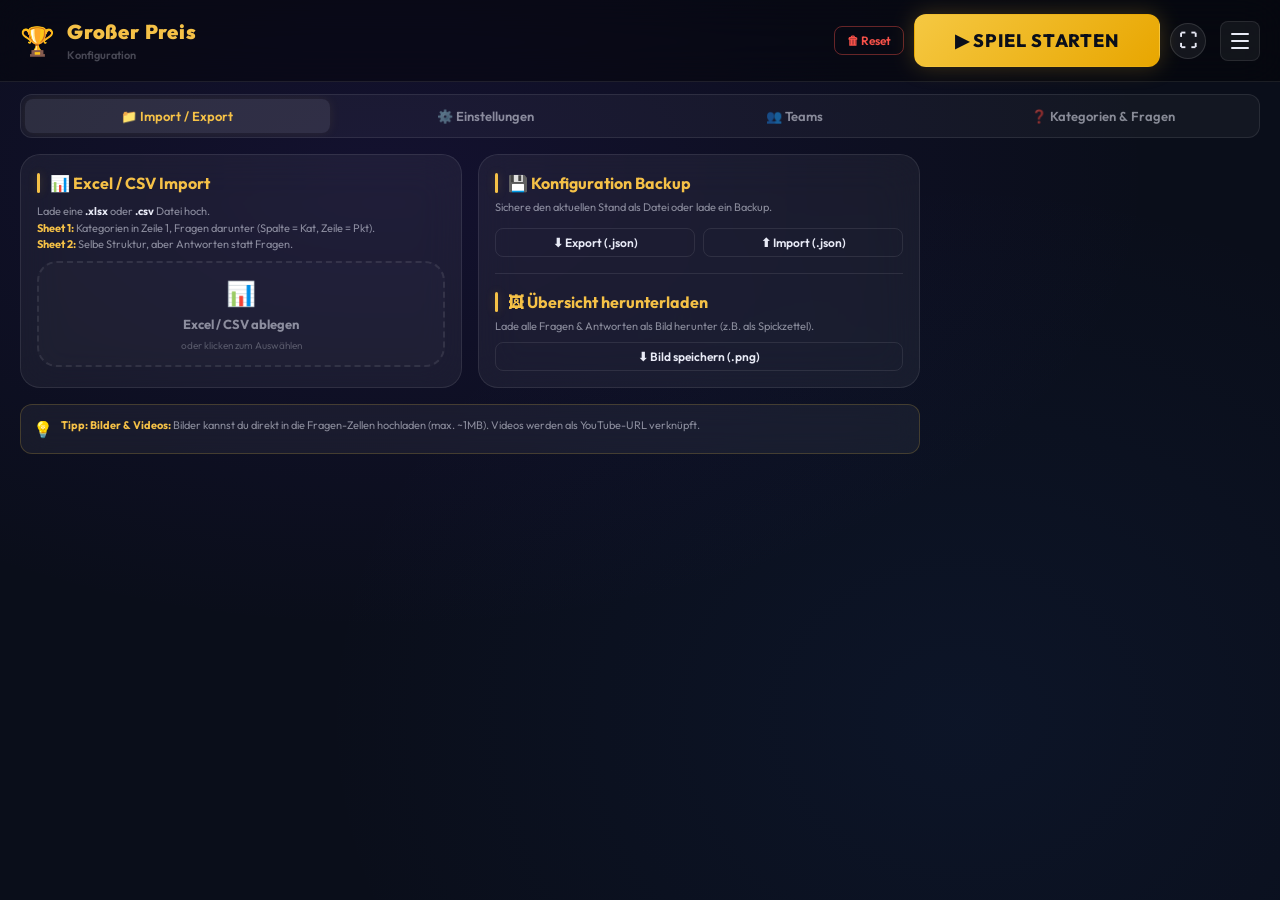
==== index.html @ bb6aeea4 "Fragentypen_überarbeitet" ====
<!DOCTYPE html>
<html lang="de">
<head>
  <meta charset="UTF-8" />
  <meta name="viewport" content="width=device-width, initial-scale=1, user-scalable=no, maximum-scale=1, minimum-scale=1, viewport-fit=cover" />
  <meta name="apple-mobile-web-app-capable" content="yes" />
  <meta name="apple-mobile-web-app-status-bar-style" content="black-translucent" />
  <meta name="theme-color" content="#0a0e1a" />
  <title>Großer Preis – Konfiguration</title>
  <meta name="description" content="Konfiguriere dein Großer-Preis-Quizspiel: Teams, Kategorien, Fragen und Import." />
  <link rel="icon" type="image/png" href="GrosserPreis.png" />
  <link rel="apple-touch-icon" href="GrosserPreis.png" />
  <link rel="stylesheet" href="css/style.css?v=1.5" />
  <!-- FOUC-Schutz -->
  <script>
    try {
      const cfg = JSON.parse(localStorage.getItem('gp_config') || '{}');
    } catch(e) {}
  </script>
</head>
<body>
<div id="app" style="height:100dvh;display:flex;flex-direction:column;overflow:hidden;">

  <!-- ══ HEADER ══ -->
  <header style="display:flex;align-items:center;justify-content:space-between;padding:14px 20px;border-bottom:1px solid var(--border);background:rgba(0,0,0,0.4);backdrop-filter:blur(20px);flex-shrink:0;">
    <div style="display:flex;align-items:center;gap:12px;">
      <span style="font-size:28px;">🏆</span>
      <div>
        <div style="font-size:20px;font-weight:900;color:var(--gold);letter-spacing:0.04em;" id="headerTitle">Großer Preis</div>
        <div style="font-size:11px;color:var(--text-muted);font-weight:600;">Konfiguration</div>
      </div>
    </div>
    <div style="display:flex;align-items:center;gap:10px;">
      <button class="btn btn-danger btn-sm" id="btnResetAll" title="Alles zurücksetzen">🗑 Reset</button>
      <button class="btn btn-primary btn-start" id="btnStart">▶ SPIEL STARTEN</button>
      <button class="btn btn-icon btn-sm" id="btnFullscreen" title="Vollbildmodus" style="width:36px;height:36px;font-size:18px;background:rgba(255,255,255,0.06);border-color:rgba(255,255,255,0.12);display:flex;align-items:center;justify-content:center;margin-right:4px;">⛶</button>
      <button class="hamburger" id="hamburgerBtn" title="Einstellungen" aria-label="Einstellungen öffnen">
        <span></span><span></span><span></span>
      </button>
    </div>
  </header>

  <!-- ══ TABS ══ -->
  <div style="padding:12px 20px 0;flex-shrink:0;">
    <div class="tabs" role="tablist">
      <button class="tab active" data-tab="import" role="tab">📁 Import / Export</button>
      <button class="tab" data-tab="settings" role="tab">⚙️ Einstellungen</button>
      <button class="tab" data-tab="teams" role="tab">👥 Teams</button>
      <button class="tab" data-tab="questions" role="tab">❓ Kategorien & Fragen</button>
    </div>
  </div>

  <!-- ══ TAB-INHALTE ══ -->
  <div style="flex:1;overflow-y:auto;padding:16px 20px 24px;">

    <!-- ─── TAB: EINSTELLUNGEN ─── -->
    <div class="tab-pane" id="tab-settings">
      <div class="glass" style="padding:24px;max-width:680px;">
        <div class="section-title">Spieleinstellungen</div>
        <div style="display:flex;flex-direction:column;gap:18px;">

          <div class="form-group">
            <label class="form-label" for="inputGameName">Spielname</label>
            <input type="text" id="inputGameName" placeholder="z.B. Firmen-Quiz 2025" />
          </div>

          <div class="form-group">
            <label class="form-label" for="inputPointSteps">Punkteschritte (kommagetrennt)</label>
            <input type="text" id="inputPointSteps" placeholder="z.B. 100,80,60,40,20" />
            <div class="text-xs text-muted mt-6">Die Werte werden als Zeilen auf dem Spielfeld angezeigt.</div>
          </div>

          <div class="form-group">
            <label class="form-label" for="inputTimer">Timer pro Frage (Sekunden, 0 = kein Timer)</label>
            <input type="number" id="inputTimer" min="0" max="600" placeholder="0" style="max-width:160px;" />
          </div>

          <div class="divider"></div>

          <label class="toggle-wrap">
            <div class="toggle"><input type="checkbox" id="chkNegative" /><span class="toggle-slider"></span></div>
            <label for="chkNegative">Minuspunkte erlaubt (bei falscher Antwort)</label>
          </label>

          <div class="mt-8">
            <button class="btn btn-primary" id="btnSaveSettings" style="animation:none;">💾 Einstellungen speichern</button>
            <span id="saveSettingsHint" class="text-xs text-green mt-8" style="display:none;margin-left:10px;">✓ Gespeichert</span>
          </div>
        </div>
      </div>
    </div><!-- /tab-settings -->

    <!-- ─── TAB: TEAMS ─── -->
    <div class="tab-pane" id="tab-teams">
      <div class="glass" style="padding:24px;max-width:680px;">
        <div class="section-title">Teams konfigurieren</div>
        <div id="teamList" style="display:flex;flex-direction:column;gap:10px;margin-bottom:16px;"></div>
        <button class="btn btn-green" id="btnAddTeam">+ Team hinzufügen</button>
        <div class="text-xs text-muted mt-12">
          Das <strong style="color:var(--gold);">markierte Team</strong> (🚀) startet das Spiel.
          Während des Spiels kann über das ☰ Menü jederzeit geändert werden, wer dran ist.
        </div>
      </div>
    </div><!-- /tab-teams -->

    <!-- ─── TAB: KATEGORIEN & FRAGEN ─── -->
    <div class="tab-pane" id="tab-questions">
      <div style="margin-bottom:16px;display:flex;align-items:center;justify-content:space-between;flex-wrap:wrap;gap:10px;">
        <div class="section-title" style="margin-bottom:0;">Kategorien &amp; Fragen <span class="text-muted text-sm" id="catCountLabel"></span></div>
        <div style="display:flex;gap:8px;flex-wrap:wrap;">
          <button class="btn btn-sm" id="btnResetQuestions">🗑 Fragen zurücksetzen</button>
        </div>
      </div>

      <div class="text-xs text-muted mb-12">
        Klicke auf eine <strong style="color:var(--text);">Kategorie-Überschrift</strong> zum Umbenennen · Klicke auf eine <strong style="color:var(--text);">Zelle</strong> zum Bearbeiten der Frage
        <span style="color:var(--green);">●</span> = ausgefüllt &nbsp;
        <span style="color:var(--gold);">⭐</span> = Joker
      </div>

      <div class="q-grid-wrapper">
        <div class="q-grid" id="questionGrid"></div>
      </div>
    </div><!-- /tab-questions -->

    <!-- ─── TAB: IMPORT / EXPORT ─── -->
    <div class="tab-pane active" id="tab-import">
      <div style="display:grid;grid-template-columns:repeat(auto-fit,minmax(320px,1fr));gap:16px;max-width:900px;">

        <!-- Excel -->
        <div class="glass" style="padding:16px;">
          <div class="section-title" style="font-size:16px;margin-bottom:8px;">📊 Excel / CSV Import</div>
          <p class="text-xs text-dim mb-8">
            Lade eine <strong style="color:var(--text);">.xlsx</strong> oder <strong style="color:var(--text);">.csv</strong> Datei hoch.<br>
            <strong style="color:var(--gold);">Sheet 1:</strong> Kategorien in Zeile 1, Fragen darunter (Spalte = Kat, Zeile = Pkt).<br>
            <strong style="color:var(--gold);">Sheet 2:</strong> Selbe Struktur, aber Antworten statt Fragen.
          </p>
          <div class="drop-zone" id="excelDropZone" style="padding:12px;min-height:90px;">
            <div class="drop-zone-icon" style="font-size:24px;margin-bottom:4px;">📊</div>
            <div class="drop-zone-text" style="font-size:13px;font-weight:700;">Excel / CSV ablegen</div>
            <div class="drop-zone-sub" style="font-size:10px;">oder klicken zum Auswählen</div>
            <input type="file" id="excelFileInput" accept=".xlsx,.xls,.csv" style="display:none;" />
          </div>
          <div id="excelPreview" class="mt-8" style="display:none;"></div>
        </div>

        <!-- JSON & Image Actions -->
        <div class="glass" style="padding:16px;display:flex;flex-direction:column;gap:12px;">
          <div>
            <div class="section-title" style="font-size:16px;margin-bottom:4px;">💾 Konfiguration Backup</div>
            <p class="text-xs text-dim">Sichere den aktuellen Stand als Datei oder lade ein Backup.</p>
          </div>
          <div style="display:flex;gap:8px;flex-wrap:wrap;">
            <button class="btn btn-sm" id="btnExportJSON" style="flex:1;">⬇ Export (.json)</button>
            <button class="btn btn-sm" id="btnImportJSON" style="flex:1;">⬆ Import (.json)</button>
            <input type="file" id="jsonFileInput" accept=".json" style="display:none;" />
          </div>
          <div class="divider" style="margin:4px 0;"></div>
          <div>
            <div class="section-title" style="font-size:16px;margin-bottom:4px;">🖼 Übersicht herunterladen</div>
            <p class="text-xs text-dim mb-8">Lade alle Fragen &amp; Antworten als Bild herunter (z.B. als Spickzettel).</p>
            <button class="btn btn-sm" id="btnDownloadImage" style="width:100%;">⬇ Bild speichern (.png)</button>
          </div>
        </div>

        <!-- Tipp -->
        <div class="glass-sm" style="padding:12px;border-color:rgba(245,200,66,0.2);grid-column: 1 / -1;margin:0;">
          <div style="display:flex;gap:8px;align-items:flex-start;">
            <span style="font-size:16px;">💡</span>
            <div class="text-xs text-dim">
              <strong style="color:var(--gold);">Tipp: Bilder &amp; Videos:</strong>
              Bilder kannst du direkt in die Fragen-Zellen hochladen (max. ~1MB). Videos werden als YouTube-URL verknüpft.
            </div>
          </div>
        </div>

      </div>
    </div><!-- /tab-import -->

  </div><!-- /tab content area -->
</div><!-- /app -->

<!-- ══ SIDE-PANEL (Hamburger-Menü) ══ -->
<div class="side-overlay" id="sideOverlay"></div>
<div class="side-panel" id="sidePanel">
  <div class="side-panel-header">
    <span class="side-panel-title">⚙️ Schnell-Einstellungen</span>
    <button class="btn btn-icon btn-sm" id="closeSidePanel" title="Schließen">✕</button>
  </div>

  <div style="display:flex;flex-direction:column;gap:18px;">
    <div class="form-group">
      <label class="form-label">Minuspunkte</label>
      <label class="toggle-wrap">
        <div class="toggle"><input type="checkbox" id="sp_chkNegative" /><span class="toggle-slider"></span></div>
        <label for="sp_chkNegative">Erlaubt</label>
      </label>
    </div>
    <div class="divider"></div>
    <button class="btn btn-primary btn-start" id="sp_btnStart" style="width:100%;animation:none;">▶ SPIEL STARTEN</button>
    <button class="btn btn-danger" id="sp_btnReset" style="width:100%;">🗑 Alles zurücksetzen</button>
  </div>
</div>

<!-- ══ MODAL: FRAGE BEARBEITEN ══ -->
<div class="modal-overlay" id="questionModal" role="dialog" aria-modal="true" aria-labelledby="qModalTitle">
  <div class="modal" style="width:min(760px,96vw);">
    <div class="modal-header">
      <span class="modal-title" id="qModalTitle">Frage bearbeiten</span>
      <div style="display:flex;gap:8px;align-items:center;">
        <!-- Fragetyp-Auswahl -->
        <div style="display:flex;align-items:center;gap:8px;">
          <label style="font-size:11px;font-weight:700;color:var(--text-dim);text-transform:uppercase;letter-spacing:0.09em;white-space:nowrap;">Typ:</label>
          <select id="qModalType" style="width:auto;font-size:13px;padding:5px 8px;">
            <option value="normal">❓ Normal</option>
            <option value="joker">⭐ Joker</option>
            <option value="multiple_choice">🔘 Multiple Choice</option>
            <option value="estimate">🎯 Schätzfrage</option>
            <option value="list">📋 Liste</option>
          </select>
        </div>
        <button class="btn btn-icon btn-sm" id="closeQModal" title="Schließen">✕</button>
      </div>
    </div>

    <!-- Joker-Info (keine Tabs nötig) -->
    <div id="qJokerInfo" style="display:none;
      background:rgba(245,200,66,0.08);border:1px solid var(--gold-dim);
      border-radius:var(--radius);padding:20px;text-align:center;margin-bottom:16px;">
      <div style="font-size:32px;margin-bottom:10px;">⭐</div>
      <div style="font-size:16px;font-weight:700;color:var(--gold);margin-bottom:6px;">Joker-Feld</div>
      <div style="font-size:13px;color:var(--text-dim);line-height:1.5;">
        Bei einem Joker wird <strong style="color:var(--text);">keine Frage und keine Antwort</strong> angezeigt.<br>
        Stattdessen können Punkte direkt an eine oder mehrere Gruppen vergeben werden.
      </div>
    </div>

    <!-- Tabs (nicht bei Joker) -->
    <div class="modal-tabs" id="qModalTabs">
      <button class="modal-tab active" data-qtab="question">❓ Frage</button>
      <button class="modal-tab" data-qtab="answer" id="qTabAnswerBtn">✅ Antwort / Lösung</button>
    </div>

    <!-- ── FRAGE-TAB ── -->
    <div id="qtab-question" style="display:flex;flex-direction:column;gap:14px;">
      <div class="form-group">
        <label class="form-label">Fragetext</label>
        <textarea id="qTextQuestion" placeholder="Frage eingeben…" style="min-height:90px;"></textarea>
      </div>
      <div class="form-group">
        <label class="form-label">Bilder (mehrere möglich)</label>
        <div class="img-list" id="qImagesQuestion"></div>
      </div>
      <div class="form-group">
        <label class="form-label">Video (YouTube-Link oder direkte URL)</label>
        <input type="url" id="qVideoQuestion" placeholder="https://www.youtube.com/watch?v=..." />
      </div>

      <!-- MC-Optionen im Frage-Tab -->
      <div id="qtab-mc-section" style="display:none;">
        <div class="divider" style="margin:8px 0;"></div>
        <div style="display:flex;align-items:center;justify-content:space-between;margin-bottom:8px;">
          <div class="form-label">🔘 Antwortoptionen <span class="text-xs text-muted" style="text-transform:none;">(✓ = korrekte Antwort)</span></div>
          <button class="btn btn-xs btn-green" id="qMcAddOption">+ Option</button>
        </div>
        <div id="qMcOptions" style="display:flex;flex-direction:column;gap:8px;"></div>
      </div>
    </div>

    <!-- ── ANTWORT-TAB ── -->
    <div id="qtab-answer" style="display:none;flex-direction:column;gap:14px;">

      <!-- Normal / Standard Antwort -->
      <div id="qAnswerStandard">
        <div class="form-group">
          <label class="form-label">Antworttext</label>
          <textarea id="qTextAnswer" placeholder="Antwort eingeben…" style="min-height:90px;"></textarea>
        </div>
        <div class="form-group">
          <label class="form-label">Bilder (mehrere möglich)</label>
          <div class="img-list" id="qImagesAnswer"></div>
        </div>
        <div class="form-group">
          <label class="form-label">Video (YouTube-Link oder direkte URL)</label>
          <input type="url" id="qVideoAnswer" placeholder="https://www.youtube.com/watch?v=..." />
        </div>
      </div>

      <!-- Schätzfrage: Zielwert -->
      <div id="qtab-estimate-section" style="display:none;">
        <div class="divider" style="margin:4px 0 12px;"></div>
        <div class="form-group">
          <label class="form-label">🎯 Korrekter Schätzwert (Zahl)</label>
          <input type="number" id="qEstimateTarget" placeholder="z.B. 1969 (Mondlandung)" style="max-width:220px;" />
          <div class="text-xs text-muted mt-6">Die Gruppe mit der nächsten Schätzung gewinnt die Punkte automatisch.</div>
        </div>
      </div>

      <!-- Liste: Unterpunkte -->
      <div id="qtab-list-section" style="display:none;">
        <div class="divider" style="margin:4px 0 12px;"></div>
        <div style="display:flex;align-items:center;justify-content:space-between;margin-bottom:8px;">
          <div class="form-label">📋 Listenpunkte <span class="text-xs text-muted" style="text-transform:none;">(werden im Spiel einzeln aufgedeckt)</span></div>
          <button class="btn btn-xs btn-green" id="qListAddItem">+ Punkt</button>
        </div>
        <div id="qListItems" style="display:flex;flex-direction:column;gap:8px;"></div>
      </div>
    </div>

    <div style="display:flex;gap:10px;justify-content:flex-end;margin-top:20px;border-top:1px solid var(--border);padding-top:20px;">
      <button class="btn" id="cancelQModal">Abbrechen</button>
      <button class="btn btn-primary" id="saveQModal" style="animation:none;">💾 Speichern</button>
    </div>
  </div>
</div>

<!-- ══ MODAL: KATEGORIENNAME BEARBEITEN ══ -->
<div class="modal-overlay" id="catNameModal" role="dialog" aria-modal="true">
  <div class="modal" style="width:min(440px,96vw);">
    <div class="modal-header">
      <span class="modal-title">Kategorie bearbeiten</span>
      <button class="btn btn-icon btn-sm" id="closeCatModal">✕</button>
    </div>
    <div class="form-group mb-16">
      <label class="form-label">Kategoriename</label>
      <input type="text" id="catNameInput" placeholder="z.B. Sport, Kultur, Natur…" />
    </div>
    <div style="display:flex;gap:10px;justify-content:space-between;">
      <button class="btn btn-danger btn-sm" id="deleteCatBtn">🗑 Kategorie löschen</button>
      <div style="display:flex;gap:8px;">
        <button class="btn" id="cancelCatModal">Abbrechen</button>
        <button class="btn btn-primary" id="saveCatModal" style="animation:none;">💾 Speichern</button>
      </div>
    </div>
  </div>
</div>

<!-- ══ BESTÄTIGUNGS-MODAL (Reset) ══ -->
<div class="modal-overlay" id="confirmModal" role="dialog" aria-modal="true">
  <div class="modal" style="width:min(420px,96vw);">
    <div class="modal-header">
      <span class="modal-title" id="confirmTitle">Bist du sicher?</span>
    </div>
    <p class="text-dim mb-20" id="confirmText"></p>
    <div style="display:flex;gap:10px;justify-content:flex-end;">
      <button class="btn" id="confirmCancel">Abbrechen</button>
      <button class="btn btn-danger" id="confirmOk">Ja, löschen</button>
    </div>
  </div>
</div>

<!-- ══ TOAST ══ -->
<div id="toast" style="
  position:fixed;bottom:24px;left:50%;transform:translateX(-50%) translateY(60px);
  background:#1e2a3a;border:1px solid var(--border);border-radius:var(--radius-sm);
  padding:10px 20px;font-size:14px;font-weight:600;
  opacity:0;transition:all 0.3s;pointer-events:none;z-index:2000;
  white-space:nowrap;
"></div>

<script src="js/storage.js"></script>
<script src="js/config.js"></script>
</body>
</html>
---- css/style.css ----
/* =============================================
   FONTS & RESET
   ============================================= */
@import url('https://fonts.googleapis.com/css2?family=Outfit:wght@300;400;600;700;900&display=swap');

*, *::before, *::after {
  box-sizing: border-box;
  margin: 0;
  padding: 0;
}

:root {
  /* Hintergrund */
  --bg:           #0a0e1a;
  --bg-2:         #111827;
  --bg-card:      rgba(255,255,255,0.05);
  --bg-card-h:    rgba(255,255,255,0.09);
  --bg-input:     rgba(255,255,255,0.07);
  --bg-panel:     #131927;

  /* Text */
  --text:         #e8eaf6;
  --text-dim:     rgba(232,234,246,0.55);
  --text-muted:   rgba(232,234,246,0.28);

  /* Akzente */
  --gold:      hsl(42,90%,62%);
  --gold-dim:  hsl(42,60%,40%);
  --gold-glow: hsl(42,80%,55%,0.25);
  --blue:         #4d8af0;
  --blue-glow:    rgba(77,138,240,0.3);
  --green:        #3fb950;
  --red:          #f85149;

  /* Rahmen */
  --border:       rgba(255,255,255,0.09);
  --border-h:     rgba(255,255,255,0.2);

  /* Kategorie-Farben */
  --c0: #e63946;
  --c1: #2ec4b6;
  --c2: #4895ef;
  --c3: #f9c74f;
  --c4: #9b5de5;
  --c5: #06d6a0;
  --c6: #f77f00;
  --c7: #ff85a1;

  /* Layout */
  --radius:    12px;
  --radius-lg: 20px;
  --radius-sm:  8px;
  --radius-xs:  5px;
}

html {
  height: 100%;
  -webkit-tap-highlight-color: transparent;
  touch-action: manipulation;
}

body {
  height: 100dvh;
  overflow: hidden;
  font-family: 'Outfit', system-ui, sans-serif;
  background:
    radial-gradient(ellipse 60% 50% at 30% 20%, rgba(88,40,200,0.12) 0%, transparent 100%),
    radial-gradient(ellipse 50% 60% at 75% 80%, rgba(40,100,200,0.08) 0%, transparent 100%),
    var(--bg);
  color: var(--text);
  line-height: 1.5;
}

/* =============================================
   SCROLLBARS
   ============================================= */
::-webkit-scrollbar { width: 4px; height: 4px; }
::-webkit-scrollbar-track { background: transparent; }
::-webkit-scrollbar-thumb { background: var(--gold-dim); border-radius: 2px; }
::-webkit-scrollbar-thumb:hover { background: var(--gold); }

/* =============================================
   GLAS-KARTEN
   ============================================= */
.glass {
  background: var(--bg-card);
  border: 1px solid var(--border);
  border-radius: var(--radius-lg);
  backdrop-filter: blur(20px);
  -webkit-backdrop-filter: blur(20px);
}
.glass-sm {
  background: var(--bg-card);
  border: 1px solid var(--border);
  border-radius: var(--radius);
  backdrop-filter: blur(12px);
  -webkit-backdrop-filter: blur(12px);
}

/* =============================================
   BUTTONS
   ============================================= */
.btn {
  display: inline-flex;
  align-items: center;
  justify-content: center;
  gap: 7px;
  padding: 10px 20px;
  border: 1px solid var(--border);
  border-radius: var(--radius-sm);
  background: transparent;
  color: var(--text);
  font-family: 'Outfit', sans-serif;
  font-size: 14px;
  font-weight: 600;
  cursor: pointer;
  transition: all 0.2s ease;
  white-space: nowrap;
  text-decoration: none;
  -webkit-user-select: none; user-select: none;
}
.btn:hover {
  background: var(--bg-card-h);
  border-color: var(--border-h);
  transform: translateY(-1px);
}
.btn:active { transform: translateY(0); }

.btn-primary {
  background: linear-gradient(135deg, #f5c842, #e8a600);
  border-color: transparent;
  color: #0a0e1a;
  font-weight: 800;
  box-shadow: 0 0 22px var(--gold-glow);
}
.btn-primary:hover {
  background: linear-gradient(135deg, #ffd60a, #f5c842);
  box-shadow: 0 0 36px rgba(245,200,66,0.4);
  transform: translateY(-2px);
  color: #0a0e1a;
}

.btn-danger {
  border-color: rgba(248,81,73,0.4);
  color: var(--red);
}
.btn-danger:hover {
  background: rgba(248,81,73,0.1);
  border-color: var(--red);
}

.btn-green {
  border-color: rgba(63,185,80,0.4);
  color: var(--green);
}
.btn-green:hover {
  background: rgba(63,185,80,0.1);
  border-color: var(--green);
}

.btn-sm { padding: 6px 12px; font-size: 12px; }
.btn-xs { padding: 4px 8px; font-size: 11px; border-radius: var(--radius-xs); }
.btn-icon {
  padding: 0;
  width: 36px; height: 36px;
  border-radius: 50%;
}
.btn-icon-sm {
  padding: 0;
  width: 28px; height: 28px;
  border-radius: 50%;
  font-size: 13px;
}

/* Pulsierender Start-Button */
@keyframes gold-pulse {
  0%, 100% { box-shadow: 0 0 22px var(--gold-glow); }
  50%       { box-shadow: 0 0 44px rgba(245,200,66,0.5), 0 0 80px rgba(245,200,66,0.2); }
}
.btn-start {
  font-size: 18px;
  padding: 14px 40px;
  border-radius: var(--radius);
  letter-spacing: 0.05em;
  animation: gold-pulse 2.5s ease-in-out infinite;
}

/* =============================================
   EINGABEN
   ============================================= */
input[type="text"],
input[type="number"],
input[type="url"],
select,
textarea {
  font-family: 'Outfit', sans-serif;
  font-size: 16px;
  color: var(--text);
  background: var(--bg-input);
  border: 1px solid var(--border);
  border-radius: var(--radius-sm);
  padding: 10px 14px;
  transition: border-color 0.2s, box-shadow 0.2s;
  width: 100%;
  outline: none;
  -webkit-appearance: none;
}
input[type="text"]:focus,
input[type="number"]:focus,
input[type="url"]:focus,
select:focus,
textarea:focus {
  border-color: var(--blue);
  box-shadow: 0 0 0 3px var(--blue-glow);
}
input::placeholder, textarea::placeholder { color: var(--text-muted); }
select option { background: #1a1f2e; color: var(--text); }
textarea { resize: vertical; min-height: 80px; }
input[type="color"] {
  padding: 2px;
  width: 44px; height: 36px;
  cursor: pointer;
  border-radius: var(--radius-xs);
}

/* Toggle-Schalter */
.toggle-wrap {
  display: flex;
  align-items: center;
  gap: 12px;
  cursor: pointer;
  -webkit-user-select: none; user-select: none;
}
.toggle-wrap label { cursor: pointer; font-size: 14px; font-weight: 600; }
.toggle { position: relative; width: 44px; height: 24px; flex-shrink: 0; }
.toggle input { opacity: 0; width: 0; height: 0; position: absolute; }
.toggle-slider {
  position: absolute; inset: 0;
  background: rgba(255,255,255,0.1);
  border: 1px solid var(--border);
  border-radius: 12px;
  transition: all 0.3s ease;
}
.toggle-slider::before {
  content: '';
  position: absolute;
  width: 18px; height: 18px;
  left: 2px; top: 2px;
  background: var(--text-dim);
  border-radius: 50%;
  transition: all 0.3s ease;
}
.toggle input:checked + .toggle-slider {
  background: rgba(245,200,66,0.2);
  border-color: var(--gold);
}
.toggle input:checked + .toggle-slider::before {
  transform: translateX(20px);
  background: var(--gold);
  box-shadow: 0 0 8px var(--gold-glow);
}

/* Form-Gruppen */
.form-group { display: flex; flex-direction: column; gap: 6px; }
.form-label {
  font-size: 11px;
  font-weight: 700;
  color: var(--text-dim);
  text-transform: uppercase;
  letter-spacing: 0.09em;
}
.form-row { display: flex; gap: 12px; align-items: flex-end; }
.form-row > * { flex: 1; }

/* =============================================
   ABSCHNITTS-TITEL
   ============================================= */
.section-title {
  font-size: 17px;
  font-weight: 700;
  color: var(--gold);
  margin-bottom: 16px;
  display: flex;
  align-items: center;
  gap: 10px;
}
.section-title::before {
  content: '';
  width: 3px; height: 20px;
  background: var(--gold);
  border-radius: 2px;
  box-shadow: 0 0 8px var(--gold-glow);
}

/* =============================================
   TABS (Config-Seite)
   ============================================= */
.tabs {
  display: flex;
  gap: 4px;
  background: rgba(255,255,255,0.04);
  border: 1px solid var(--border);
  border-radius: var(--radius);
  padding: 4px;
  overflow-x: auto;
  -webkit-overflow-scrolling: touch;
}
.tab {
  flex: 1;
  min-width: max-content;
  padding: 9px 16px;
  border: none;
  border-radius: calc(var(--radius) - 4px);
  background: transparent;
  color: var(--text-dim);
  font-family: 'Outfit', sans-serif;
  font-size: 13px;
  font-weight: 600;
  cursor: pointer;
  transition: all 0.2s ease;
  white-space: nowrap;
  -webkit-user-select: none; user-select: none;
}
.tab.active {
  background: var(--bg-card-h);
  color: var(--gold);
  box-shadow: 0 0 12px rgba(245,200,66,0.08);
}
.tab:hover:not(.active) { color: var(--text); background: rgba(255,255,255,0.04); }
.tab-pane { display: none; }
.tab-pane.active { display: block; }

/* =============================================
   TEAM-KARTEN
   ============================================= */
.team-card {
  display: flex;
  align-items: center;
  gap: 10px;
  padding: 10px 14px;
  background: var(--bg-card);
  border: 1px solid var(--border);
  border-radius: var(--radius);
  transition: border-color 0.2s;
}
.team-card:hover { border-color: var(--border-h); }
.team-name-input { flex: 1; }

/* =============================================
   FRAGEN-GRID (Konfiguration)
   ============================================= */
.q-grid-wrapper { overflow-x: auto; padding-bottom: 8px; }
.q-grid {
  display: grid;
  gap: 6px;
  min-width: max-content;
}
.q-grid-cat-header {
  display: flex;
  flex-direction: column;
  align-items: center;
  justify-content: center;
  padding: 10px 8px;
  border-radius: var(--radius-sm);
  font-size: 13px;
  font-weight: 800;
  text-align: center;
  min-height: 68px;
  min-width: 130px;
  max-width: 160px;
  cursor: pointer;
  transition: all 0.2s;
  position: relative;
  text-transform: uppercase;
  letter-spacing: 0.05em;
  word-break: break-word;
}
.q-grid-cat-header:hover { opacity: 0.85; }
.q-pts-label {
  width: 60px;
  display: flex;
  align-items: center;
  justify-content: center;
  font-size: 19px;
  font-weight: 900;
  color: var(--gold);
  text-shadow: 0 0 10px var(--gold-glow);
  flex-shrink: 0;
}
.q-grid-cell {
  display: flex;
  align-items: center;
  justify-content: center;
  min-height: 60px;
  min-width: 130px;
  max-width: 160px;
  border: 1px solid var(--border);
  border-radius: var(--radius-sm);
  cursor: pointer;
  transition: all 0.2s;
  flex-direction: column;
  gap: 3px;
  font-size: 12px;
  font-weight: 600;
  background: var(--bg-card);
  padding: 8px;
  text-align: center;
  position: relative;
}
.q-grid-cell:hover { background: var(--bg-card-h); border-color: var(--border-h); transform: scale(1.03); }
.q-grid-cell.has-content { border-color: rgba(63,185,80,0.45); }
.q-grid-cell.is-joker    { border-color: var(--gold);  box-shadow: 0 0 10px var(--gold-glow); }
.q-grid-cell.is-estimate { border-color: #4895ef;       box-shadow: 0 0 8px rgba(72,149,239,0.25); }
.q-grid-cell.is-mc       { border-color: #9b5de5;       box-shadow: 0 0 8px rgba(155,93,229,0.25); }
.q-cell-icons { position: absolute; top: 4px; right: 5px; display: flex; gap: 3px; font-size: 10px; }
.q-cell-preview { font-size: 10px; color: var(--text-dim); max-width: 100%; overflow: hidden; text-overflow: ellipsis; white-space: nowrap; }
.add-cat-btn {
  display: flex;
  align-items: center;
  justify-content: center;
  min-height: 68px;
  min-width: 130px;
  border: 2px dashed var(--border);
  border-radius: var(--radius-sm);
  cursor: pointer;
  color: var(--text-muted);
  font-size: 24px;
  transition: all 0.2s;
}
.add-cat-btn:hover { border-color: var(--gold); color: var(--gold); }

/* =============================================
   DRAG & DROP ZONE
   ============================================= */
.drop-zone {
  border: 2px dashed var(--border);
  border-radius: var(--radius-lg);
  padding: 36px 24px;
  text-align: center;
  cursor: pointer;
  transition: all 0.2s;
  background: rgba(255,255,255,0.02);
}
.drop-zone:hover, .drop-zone.drag-over {
  border-color: var(--gold);
  background: rgba(245,200,66,0.04);
  box-shadow: 0 0 24px var(--gold-glow);
}
.drop-zone-icon { font-size: 44px; margin-bottom: 10px; }
.drop-zone-text { font-size: 15px; font-weight: 600; color: var(--text-dim); }
.drop-zone-sub { font-size: 12px; color: var(--text-muted); margin-top: 4px; }

/* =============================================
   MODAL
   ============================================= */
.modal-overlay {
  position: fixed; inset: 0;
  background: rgba(0,0,0,0.75);
  backdrop-filter: blur(8px);
  -webkit-backdrop-filter: blur(8px);
  z-index: 1000;
  display: flex; align-items: center; justify-content: center;
  opacity: 0; pointer-events: none;
  transition: opacity 0.3s;
}
.modal-overlay.active { opacity: 1; pointer-events: all; }
.modal {
  background: var(--bg-panel);
  border: 1px solid var(--border);
  border-radius: var(--radius-lg);
  padding: 28px;
  width: min(720px, 96vw);
  max-height: 90dvh;
  overflow-y: auto;
  transform: scale(0.92) translateY(16px);
  transition: transform 0.3s;
}
.modal-overlay.active .modal { transform: scale(1) translateY(0); }
.modal-header {
  display: flex; align-items: center; justify-content: space-between;
  margin-bottom: 20px;
}
.modal-title { font-size: 18px; font-weight: 700; color: var(--gold); }
.modal-tabs {
  display: flex; gap: 4px;
  background: rgba(255,255,255,0.04);
  border: 1px solid var(--border);
  border-radius: var(--radius-sm);
  padding: 3px;
  margin-bottom: 18px;
}
.modal-tab {
  flex: 1; padding: 7px 12px;
  border: none; border-radius: calc(var(--radius-sm) - 2px);
  background: transparent; color: var(--text-dim);
  font-family: 'Outfit', sans-serif; font-size: 13px; font-weight: 600;
  cursor: pointer; transition: all 0.2s;
}
.modal-tab.active { background: var(--bg-card-h); color: var(--gold); }

/* Bilder-Upload Bereich */
.img-list { display: flex; flex-wrap: wrap; gap: 8px; margin-top: 8px; }
.img-thumb {
  position: relative; width: 80px; height: 60px;
  border-radius: var(--radius-xs);
  border: 1px solid var(--border);
  overflow: hidden;
  cursor: pointer;
}
.img-thumb img { width: 100%; height: 100%; object-fit: cover; }
.img-thumb-del {
  position: absolute; top: 2px; right: 2px;
  background: rgba(248,81,73,0.85); color: white;
  border: none; border-radius: 50%;
  width: 18px; height: 18px; font-size: 10px;
  cursor: pointer; display: flex; align-items: center; justify-content: center;
  opacity: 0; transition: opacity 0.2s;
}
.img-thumb:hover .img-thumb-del { opacity: 1; }
.img-add {
  width: 80px; height: 60px;
  border: 2px dashed var(--border);
  border-radius: var(--radius-xs);
  display: flex; align-items: center; justify-content: center;
  font-size: 20px; color: var(--text-muted);
  cursor: pointer; transition: all 0.2s;
}
.img-add:hover { border-color: var(--gold); color: var(--gold); }

/* =============================================
   HAMBURGER & SIDE PANEL
   ============================================= */
.hamburger {
  width: 40px; height: 40px;
  display: flex; flex-direction: column;
  justify-content: center; align-items: center;
  gap: 5px; cursor: pointer;
  border: 1px solid var(--border);
  border-radius: var(--radius-sm);
  background: var(--bg-card);
  transition: all 0.2s;
  -webkit-user-select: none; user-select: none;
}
.hamburger span { width: 18px; height: 2px; background: var(--text); border-radius: 1px; transition: all 0.3s; }
.hamburger:hover { border-color: var(--gold); box-shadow: 0 0 12px var(--gold-glow); }

.side-overlay {
  position: fixed; inset: 0;
  background: rgba(0,0,0,0.5);
  z-index: 800; opacity: 0; pointer-events: none; transition: opacity 0.3s;
}
.side-overlay.active { opacity: 1; pointer-events: all; }

.side-panel {
  position: fixed; top: 0; right: -380px;
  width: 360px; max-width: 96vw; height: 100dvh;
  background: var(--bg-panel);
  border-left: 1px solid var(--border);
  z-index: 810;
  padding: 24px 20px;
  overflow-y: auto;
  transition: right 0.3s ease;
}
.side-panel.open { right: 0; box-shadow: -24px 0 60px rgba(0,0,0,0.6); }
.side-panel-header {
  display: flex; align-items: center; justify-content: space-between;
  margin-bottom: 24px;
}
.side-panel-title { font-size: 16px; font-weight: 700; color: var(--gold); }

/* =============================================
   SPIELFELD (game.html)
   ============================================= */
.game-page {
  height: 100dvh;
  display: flex;
  flex-direction: column;
  overflow: hidden;
}
.game-page,
.question-overlay,
.history-modal,
.side-panel {
  user-select: none;
  -webkit-user-select: none;
  -moz-user-select: none;
  -ms-user-select: none;
}
.game-page input,
.game-page textarea,
.side-panel input,
.side-panel textarea {
  user-select: text;
  -webkit-user-select: text;
  -moz-user-select: text;
  -ms-user-select: text;
}

/* Score-Leiste */
.score-bar {
  display: flex;
  align-items: center;
  gap: 10px;
  padding: 10px 16px;
  background: rgba(0,0,0,0.5);
  border-bottom: 1px solid var(--border);
  backdrop-filter: blur(20px);
  flex-shrink: 0;
  overflow-x: auto;
}
.game-title-bar {
  font-size: 16px; font-weight: 800;
  color: var(--gold);
  letter-spacing: 0.08em;
  margin-right: 8px;
  white-space: nowrap;
  flex-shrink: 0;
}
.score-card {
  display: flex; flex-direction: column; align-items: center;
  padding: 6px 14px;
  border-radius: var(--radius-sm);
  border: 1px solid var(--border);
  cursor: pointer; transition: all 0.2s;
  min-width: 90px; flex-shrink: 0;
}
.score-card:hover { transform: translateY(-2px); box-shadow: 0 4px 18px rgba(0,0,0,0.3); }
.score-team-name { font-size: 11px; font-weight: 700; color: var(--text-dim); text-transform: uppercase; letter-spacing: 0.06em; }
.score-value { font-size: 26px; font-weight: 900; line-height: 1.1; }

/* Spielfeld */
.board-wrap {
  flex: 1;
  padding: 12px;
  overflow: auto;
  display: flex;
  align-items: stretch;
}
.game-board {
  display: grid;
  gap: 8px;
  flex: 1;
}
.game-cat-header {
  display: flex; align-items: center; justify-content: center;
  border-radius: var(--radius);
  font-weight: 800; text-align: center; padding: 10px 8px;
  text-transform: uppercase; letter-spacing: 0.05em;
  font-size: clamp(12px, 1.5vw, 18px);
  line-height: 1.2;
  border: 2px solid rgba(255,255,255,0.12);
  word-break: break-word;
}
.game-cell {
  display: flex; align-items: center; justify-content: center;
  border-radius: var(--radius);
  cursor: pointer; transition: all 0.2s;
  font-weight: 900;
  font-size: clamp(20px, 3vw, 44px);
  text-align: center; position: relative;
  border: 2px solid transparent;
  overflow: hidden;
  text-shadow: 0 2px 8px rgba(0,0,0,0.5);
  min-height: 60px;
  outline: none;
}
.game-cell::after {
  content: '';
  position: absolute; inset: 0;
  background: linear-gradient(135deg, rgba(255,255,255,0.12) 0%, transparent 60%);
  opacity: 0; transition: opacity 0.2s;
}
.game-cell:hover::after { opacity: 1; }
.game-cell:hover,
.game-cell.focused {
  transform: scale(1.08);
  box-shadow: 0 12px 40px rgba(0,0,0,0.6);
  z-index: 5;
}
.game-cell.answered { opacity: 0.18; cursor: default; pointer-events: none; }
.game-cell.is-joker { border-color: var(--gold); }
.game-cell.is-joker::before {
  content: '⭐';
  position: absolute; top: 4px; right: 6px;
  font-size: 14px; z-index: 1;
  filter: drop-shadow(0 0 4px var(--gold));
}

/* Fragen-Overlay */
.question-overlay {
  position: fixed; inset: 0; z-index: 500;
  display: flex; flex-direction: column;
  align-items: center; justify-content: center;
  background: #080c18;
  opacity: 0; pointer-events: none; transition: opacity 0.3s;
  padding: 24px;
  text-align: center;
  overflow-y: auto;
  cursor: pointer;
}
.question-overlay.active { opacity: 1; pointer-events: all; }

.q-cat-label {
  font-size: 13px; font-weight: 700;
  text-transform: uppercase; letter-spacing: 0.15em;
  color: var(--text-dim); margin-bottom: 6px;
}
.q-pts-big {
  font-size: clamp(36px, 8vw, 80px);
  font-weight: 900; color: var(--gold);
  text-shadow: 0 0 40px var(--gold-glow);
  line-height: 1; margin-bottom: 20px;
}
.q-joker-badge {
  display: inline-flex; align-items: center; gap: 6px;
  padding: 4px 14px;
  background: rgba(245,200,66,0.15);
  border: 1px solid var(--gold);
  border-radius: 20px;
  font-size: 13px; font-weight: 700;
  color: var(--gold); margin-bottom: 16px;
}
.q-text {
  font-size: clamp(22px, 4vw, 56px);
  font-weight: 700; line-height: 1.3;
  max-width: 880px; margin: 0 auto 20px;
}
.q-media {
  display: flex; gap: 14px; flex-wrap: wrap;
  justify-content: center; max-width: 960px;
  margin: 0 auto 20px;
}
.q-media img {
  max-height: 280px; max-width: min(420px, 90vw);
  border-radius: var(--radius); object-fit: contain;
  border: 1px solid var(--border);
}
.q-media iframe,
.q-media video {
  width: min(640px, 90vw); height: 360px;
  border-radius: var(--radius); border: 1px solid var(--border);
}
.q-hint {
  font-size: 14px; color: var(--text-muted);
  margin-top: 12px;
  animation: blink-hint 2s ease-in-out infinite;
}
@keyframes blink-hint {
  0%,100% { opacity: 0.4; } 50% { opacity: 0.9; }
}

/* Antwort-Bereich */
.answer-block {
  border-top: 1px solid var(--border);
  padding-top: 24px; margin-top: 8px;
  display: flex; flex-direction: column; align-items: center; gap: 14px;
  width: 100%;
}
.answer-label {
  font-size: 12px; font-weight: 700; text-transform: uppercase;
  letter-spacing: 0.12em; color: var(--text-dim);
}
.answer-text {
  font-size: clamp(20px, 3.5vw, 44px);
  font-weight: 800; color: var(--gold);
  text-shadow: 0 0 24px var(--gold-glow);
  max-width: 880px; line-height: 1.3;
}
.spielleiter-blur { filter: blur(12px); transition: filter 0.4s; cursor: pointer; }
.spielleiter-blur.revealed { filter: none; }
.spielleiter-hint {
  font-size: 13px; color: var(--text-dim);
  border: 1px solid var(--border);
  border-radius: 20px; padding: 4px 14px;
}

/* Punkte-Vergabe */
.award-panel {
  width: min(680px, 96vw);
  background: rgba(255,255,255,0.04);
  border: 1px solid var(--border);
  border-radius: var(--radius-lg);
  padding: 24px;
  cursor: default;
  margin-top: 8px;
}
.award-title {
  font-size: 14px; font-weight: 700; text-transform: uppercase;
  letter-spacing: 0.1em; color: var(--text-dim); margin-bottom: 14px; text-align: center;
}
.award-grid {
  display: grid;
  grid-template-columns: repeat(auto-fill, minmax(130px, 1fr));
  gap: 10px; margin-bottom: 16px;
}
.award-btn {
  display: flex; flex-direction: column; align-items: center; gap: 6px;
  padding: 14px 10px;
  border: 2px solid var(--border); border-radius: var(--radius);
  background: transparent; font-family: 'Outfit', sans-serif; color: var(--text);
  cursor: pointer; transition: all 0.2s;
}
.award-btn:hover { background: rgba(255,255,255,0.06); }
.award-btn.selected {
  background: rgba(255,255,255,0.1);
  box-shadow: 0 0 18px currentColor;
}
.award-btn .a-name { font-size: 13px; font-weight: 700; }
.award-btn .a-score { font-size: 22px; font-weight: 900; }
.award-negative { margin-bottom: 12px; }
.award-actions { display: flex; gap: 10px; justify-content: center; flex-wrap: wrap; }

/* Verlaufs-Modal */
.history-modal {
  position: fixed; inset: 0; z-index: 600;
  display: flex; align-items: center; justify-content: center;
  background: rgba(0,0,0,0.8); backdrop-filter: blur(8px);
  opacity: 0; pointer-events: none; transition: opacity 0.3s;
}
.history-modal.active { opacity: 1; pointer-events: all; }
.history-box {
  background: var(--bg-panel); border: 1px solid var(--border);
  border-radius: var(--radius-lg); padding: 28px;
  width: min(600px, 96vw); max-height: 80dvh;
  overflow-y: auto;
  transform: scale(0.92); transition: transform 0.3s;
}
.history-modal.active .history-box { transform: scale(1); }
.history-entry {
  display: flex; align-items: flex-start; gap: 12px;
  padding: 10px 12px; border-radius: var(--radius-sm);
  background: var(--bg-card); border: 1px solid var(--border);
  margin-bottom: 8px;
}
.history-dot { width: 10px; height: 10px; border-radius: 50%; flex-shrink: 0; margin-top: 5px; }
.history-info { flex: 1; min-width: 0; }
.history-pts { font-size: 18px; font-weight: 900; flex-shrink: 0; }

/* =============================================
   ERGEBNIS-SEITE (results.html)
   ============================================= */
.results-page {
  height: 100dvh; overflow-y: auto;
  display: flex; flex-direction: column;
  align-items: center; gap: 28px;
  padding: 36px 24px;
}
.winner-card {
  text-align: center; padding: 36px;
  background: linear-gradient(135deg, rgba(245,200,66,0.14), rgba(245,200,66,0.04));
  border: 2px solid var(--gold);
  border-radius: var(--radius-lg);
  max-width: 600px; width: 100%;
  box-shadow: 0 0 44px var(--gold-glow);
}
.winner-trophy { font-size: 68px; margin-bottom: 14px; }
.winner-label { font-size: 13px; font-weight: 700; text-transform: uppercase; letter-spacing: 0.15em; color: var(--text-dim); }
.winner-name { font-size: clamp(30px, 6vw, 62px); font-weight: 900; color: var(--gold); text-shadow: 0 0 30px var(--gold-glow); }
.winner-score { font-size: 26px; font-weight: 700; color: var(--text-dim); }

.podium-grid {
  display: grid; grid-template-columns: repeat(auto-fill, minmax(180px, 1fr));
  gap: 12px; width: 100%; max-width: 800px;
}
.podium-card {
  text-align: center; padding: 20px;
  background: var(--bg-card); border: 1px solid var(--border);
  border-radius: var(--radius); transition: border-color 0.2s;
}
.podium-rank { font-size: 28px; font-weight: 900; }
.podium-name { font-size: 15px; font-weight: 700; margin-top: 4px; }
.podium-score { font-size: 22px; font-weight: 900; color: var(--text-dim); }

.chart-card {
  background: var(--bg-card); border: 1px solid var(--border);
  border-radius: var(--radius-lg); padding: 24px;
  width: 100%; max-width: 900px;
}
.chart-title { font-size: 15px; font-weight: 700; color: var(--gold); margin-bottom: 16px; }

.log-card {
  background: var(--bg-card); border: 1px solid var(--border);
  border-radius: var(--radius-lg); padding: 24px;
  width: 100%; max-width: 900px;
}

/* =============================================
   ANIMATIONS
   ============================================= */
@keyframes fadeInUp {
  from { opacity: 0; transform: translateY(16px); }
  to   { opacity: 1; transform: translateY(0); }
}
@keyframes fadeIn { from { opacity: 0; } to { opacity: 1; } }

.anim-in { animation: fadeInUp 0.4s ease forwards; }

/* =============================================
   HILFSKLASSEN
   ============================================= */
.flex { display: flex; }
.flex-col { flex-direction: column; }
.items-center { align-items: center; }
.justify-between { justify-content: space-between; }
.justify-center { justify-content: center; }
.wrap { flex-wrap: wrap; }
.gap-6  { gap: 6px; }
.gap-8  { gap: 8px; }
.gap-10 { gap: 10px; }
.gap-12 { gap: 12px; }
.gap-16 { gap: 16px; }
.gap-20 { gap: 20px; }
.gap-24 { gap: 24px; }
.mt-6  { margin-top: 6px; }
.mt-8  { margin-top: 8px; }
.mt-12 { margin-top: 12px; }
.mt-16 { margin-top: 16px; }
.mt-20 { margin-top: 20px; }
.mt-24 { margin-top: 24px; }
.mb-8  { margin-bottom: 8px; }
.mb-12 { margin-bottom: 12px; }
.mb-16 { margin-bottom: 16px; }
.mb-24 { margin-bottom: 24px; }
.w-full { width: 100%; }
.text-center { text-align: center; }
.text-right { text-align: right; }
.font-bold { font-weight: 700; }
.text-gold   { color: var(--gold); }
.text-dim    { color: var(--text-dim); }
.text-muted  { color: var(--text-muted); }
.text-red    { color: var(--red); }
.text-green  { color: var(--green); }
.text-sm { font-size: 13px; }
.text-xs { font-size: 11px; }
.hidden { display: none !important; }
.divider {
  height: 1px; background: var(--border);
  margin: 20px 0;
}

/* =============================================
   RESPONSIVE
   ============================================= */
@media (max-width: 600px) {
  .award-grid { grid-template-columns: repeat(auto-fill, minmax(110px, 1fr)); }
  .score-bar { gap: 7px; padding: 8px 10px; }
  .game-title-bar { font-size: 12px; }
  .board-wrap { padding: 8px; }
}
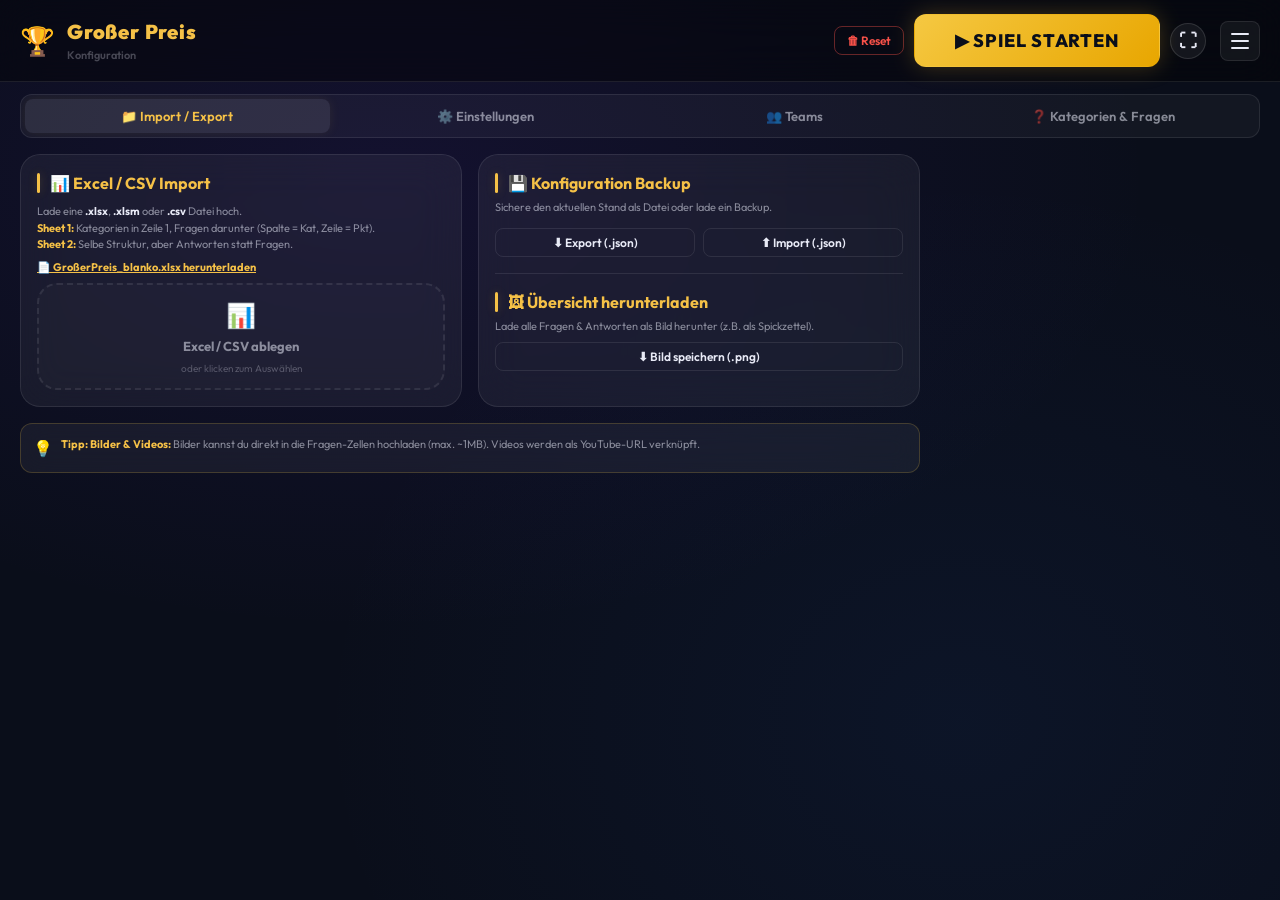
==== commit f6b46f08: "fehlerbehebung, blanko excel" ====
--- a/index.html
+++ b/index.html
@@ -131,15 +131,16 @@
         <div class="glass" style="padding:16px;">
           <div class="section-title" style="font-size:16px;margin-bottom:8px;">📊 Excel / CSV Import</div>
           <p class="text-xs text-dim mb-8">
-            Lade eine <strong style="color:var(--text);">.xlsx</strong> oder <strong style="color:var(--text);">.csv</strong> Datei hoch.<br>
+            Lade eine <strong style="color:var(--text);">.xlsx</strong>, <strong style="color:var(--text);">.xlsm</strong> oder <strong style="color:var(--text);">.csv</strong> Datei hoch.<br>
             <strong style="color:var(--gold);">Sheet 1:</strong> Kategorien in Zeile 1, Fragen darunter (Spalte = Kat, Zeile = Pkt).<br>
-            <strong style="color:var(--gold);">Sheet 2:</strong> Selbe Struktur, aber Antworten statt Fragen.
+            <strong style="color:var(--gold);">Sheet 2:</strong> Selbe Struktur, aber Antworten statt Fragen.<br>
+            <a href="GroßerPreis_blanko.xlsx" download style="color:var(--gold);text-decoration:underline;display:inline-block;margin-top:6px;font-weight:700;">📄 GroßerPreis_blanko.xlsx herunterladen</a>
           </p>
           <div class="drop-zone" id="excelDropZone" style="padding:12px;min-height:90px;">
             <div class="drop-zone-icon" style="font-size:24px;margin-bottom:4px;">📊</div>
             <div class="drop-zone-text" style="font-size:13px;font-weight:700;">Excel / CSV ablegen</div>
             <div class="drop-zone-sub" style="font-size:10px;">oder klicken zum Auswählen</div>
-            <input type="file" id="excelFileInput" accept=".xlsx,.xls,.csv" style="display:none;" />
+            <input type="file" id="excelFileInput" accept=".xlsx,.xlsm,.xls,.csv" style="display:none;" />
           </div>
           <div id="excelPreview" class="mt-8" style="display:none;"></div>
         </div>
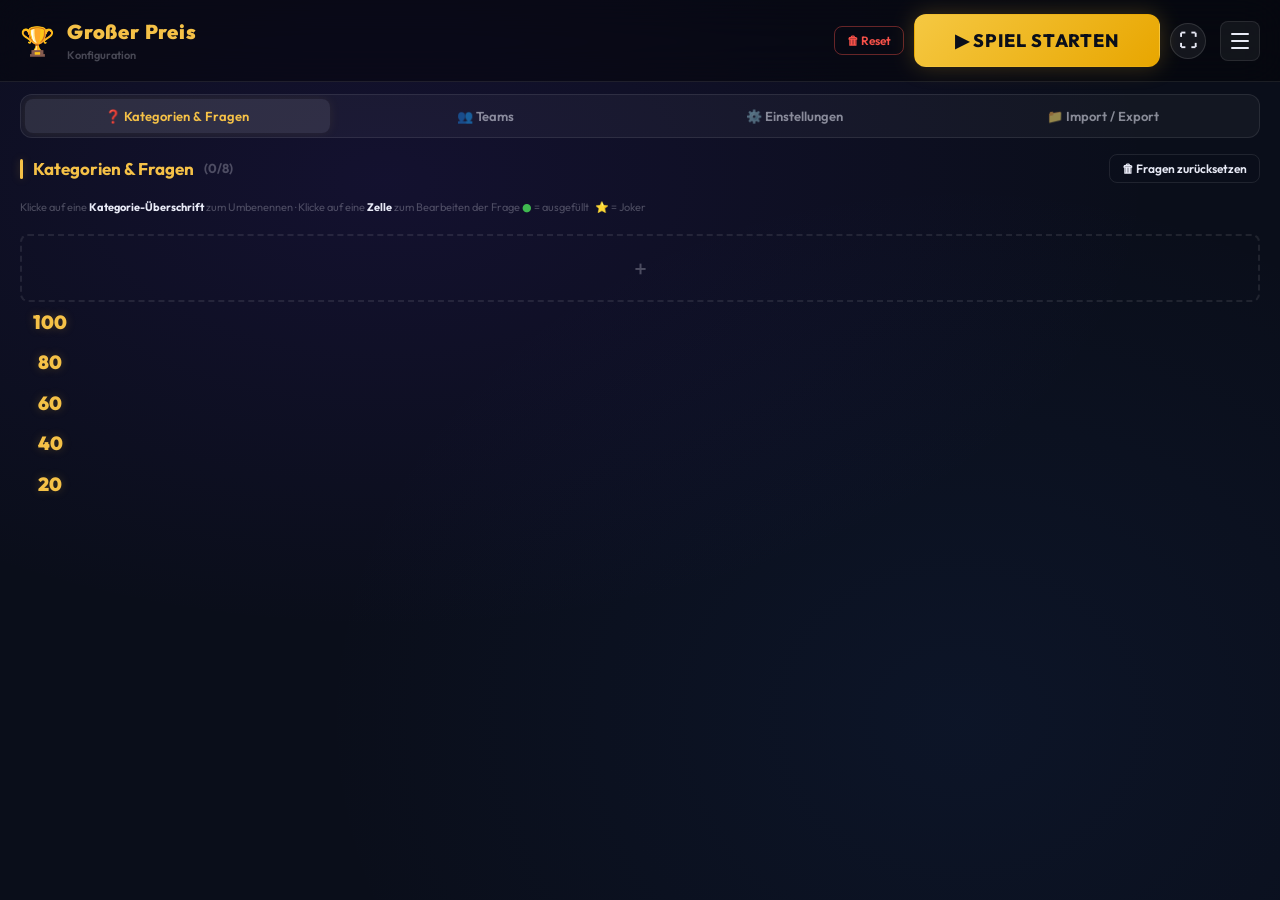
==== commit d82489d0: "anpassungen" ====
--- a/index.html
+++ b/index.html
@@ -43,10 +43,10 @@
   <!-- ══ TABS ══ -->
   <div style="padding:12px 20px 0;flex-shrink:0;">
     <div class="tabs" role="tablist">
-      <button class="tab active" data-tab="import" role="tab">📁 Import / Export</button>
+      <button class="tab active" data-tab="questions" role="tab">❓ Kategorien & Fragen</button>
+      <button class="tab" data-tab="teams" role="tab">👥 Teams</button>
       <button class="tab" data-tab="settings" role="tab">⚙️ Einstellungen</button>
-      <button class="tab" data-tab="teams" role="tab">👥 Teams</button>
-      <button class="tab" data-tab="questions" role="tab">❓ Kategorien & Fragen</button>
+      <button class="tab" data-tab="import" role="tab">📁 Import / Export</button>
     </div>
   </div>
 
@@ -104,7 +104,7 @@
     </div><!-- /tab-teams -->
 
     <!-- ─── TAB: KATEGORIEN & FRAGEN ─── -->
-    <div class="tab-pane" id="tab-questions">
+    <div class="tab-pane active" id="tab-questions">
       <div style="margin-bottom:16px;display:flex;align-items:center;justify-content:space-between;flex-wrap:wrap;gap:10px;">
         <div class="section-title" style="margin-bottom:0;">Kategorien &amp; Fragen <span class="text-muted text-sm" id="catCountLabel"></span></div>
         <div style="display:flex;gap:8px;flex-wrap:wrap;">
@@ -124,7 +124,7 @@
     </div><!-- /tab-questions -->
 
     <!-- ─── TAB: IMPORT / EXPORT ─── -->
-    <div class="tab-pane active" id="tab-import">
+    <div class="tab-pane" id="tab-import">
       <div style="display:grid;grid-template-columns:repeat(auto-fit,minmax(320px,1fr));gap:16px;max-width:900px;">
 
         <!-- Excel -->
@@ -248,13 +248,15 @@
         <label class="form-label">Fragetext</label>
         <textarea id="qTextQuestion" placeholder="Frage eingeben…" style="min-height:90px;"></textarea>
       </div>
-      <div class="form-group">
-        <label class="form-label">Bilder (mehrere möglich)</label>
-        <div class="img-list" id="qImagesQuestion"></div>
-      </div>
-      <div class="form-group">
-        <label class="form-label">Video (YouTube-Link oder direkte URL)</label>
-        <input type="url" id="qVideoQuestion" placeholder="https://www.youtube.com/watch?v=..." />
+      <div id="qMediaQuestionSection" style="display:none;flex-direction:column;gap:14px;margin-top:14px;">
+        <div class="form-group">
+          <label class="form-label">Bilder (mehrere möglich)</label>
+          <div class="img-list" id="qImagesQuestion"></div>
+        </div>
+        <div class="form-group">
+          <label class="form-label">Video (YouTube-Link oder direkte URL)</label>
+          <input type="url" id="qVideoQuestion" placeholder="https://www.youtube.com/watch?v=..." />
+        </div>
       </div>
 
       <!-- MC-Optionen im Frage-Tab -->
@@ -277,13 +279,15 @@
           <label class="form-label">Antworttext</label>
           <textarea id="qTextAnswer" placeholder="Antwort eingeben…" style="min-height:90px;"></textarea>
         </div>
-        <div class="form-group">
-          <label class="form-label">Bilder (mehrere möglich)</label>
-          <div class="img-list" id="qImagesAnswer"></div>
-        </div>
-        <div class="form-group">
-          <label class="form-label">Video (YouTube-Link oder direkte URL)</label>
-          <input type="url" id="qVideoAnswer" placeholder="https://www.youtube.com/watch?v=..." />
+        <div id="qMediaAnswerSection" style="display:none;flex-direction:column;gap:14px;margin-top:14px;">
+          <div class="form-group">
+            <label class="form-label">Bilder (mehrere möglich)</label>
+            <div class="img-list" id="qImagesAnswer"></div>
+          </div>
+          <div class="form-group">
+            <label class="form-label">Video (YouTube-Link oder direkte URL)</label>
+            <input type="url" id="qVideoAnswer" placeholder="https://www.youtube.com/watch?v=..." />
+          </div>
         </div>
       </div>
 
@@ -308,9 +312,20 @@
       </div>
     </div>
 
-    <div style="display:flex;gap:10px;justify-content:flex-end;margin-top:20px;border-top:1px solid var(--border);padding-top:20px;">
-      <button class="btn" id="cancelQModal">Abbrechen</button>
-      <button class="btn btn-primary" id="saveQModal" style="animation:none;">💾 Speichern</button>
+    <div style="display:flex;gap:10px;justify-content:space-between;align-items:center;margin-top:20px;border-top:1px solid var(--border);padding-top:20px;">
+      <!-- Toggle Schalter für Medien -->
+      <label class="toggle-wrap" id="qMediaToggleWrap" style="margin:0;display:flex;align-items:center;gap:8px;">
+        <div class="toggle">
+          <input type="checkbox" id="chkAddMedia" />
+          <span class="toggle-slider"></span>
+        </div>
+        <span style="font-size:13px;font-weight:700;color:var(--text);">🖼️ Medien hinzufügen</span>
+      </label>
+
+      <div style="display:flex;gap:10px;justify-content:flex-end;">
+        <button class="btn" id="cancelQModal">Abbrechen</button>
+        <button class="btn btn-primary" id="saveQModal" style="animation:none;">💾 Speichern</button>
+      </div>
     </div>
   </div>
 </div>
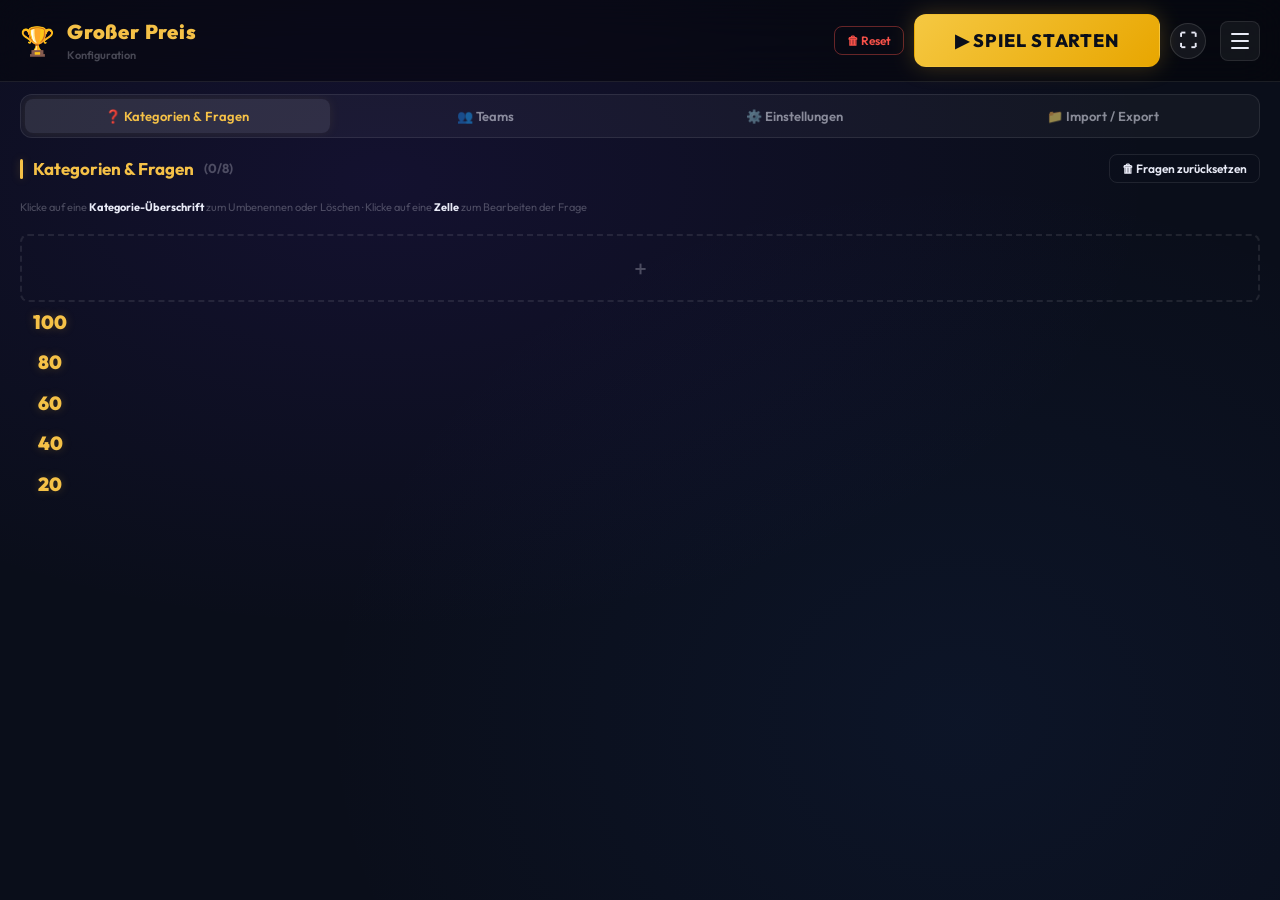
==== commit e37da53c: "schön machen" ====
--- a/index.html
+++ b/index.html
@@ -65,14 +65,31 @@
           </div>
 
           <div class="form-group">
-            <label class="form-label" for="inputPointSteps">Punkteschritte (kommagetrennt)</label>
+            <label class="form-label" for="inputPointSteps">Punkteschritte </label>
             <input type="text" id="inputPointSteps" placeholder="z.B. 100,80,60,40,20" />
-            <div class="text-xs text-muted mt-6">Die Werte werden als Zeilen auf dem Spielfeld angezeigt.</div>
           </div>
 
           <div class="form-group">
-            <label class="form-label" for="inputTimer">Timer pro Frage (Sekunden, 0 = kein Timer)</label>
-            <input type="number" id="inputTimer" min="0" max="600" placeholder="0" style="max-width:160px;" />
+            <label class="form-label" for="inputTimer">Timer pro Frage</label>
+            <select id="inputTimer" style="max-width:200px;">
+              <option value="0">Kein Timer</option>
+              <option value="5">5 Sekunden</option>
+              <option value="10">10 Sekunden</option>
+              <option value="15">15 Sekunden</option>
+              <option value="20">20 Sekunden</option>
+              <option value="25">25 Sekunden</option>
+              <option value="30">30 Sekunden</option>
+              <option value="35">35 Sekunden</option>
+              <option value="40">40 Sekunden</option>
+              <option value="45">45 Sekunden</option>
+              <option value="50">50 Sekunden</option>
+              <option value="55">55 Sekunden</option>
+              <option value="60">60 Sekunden</option>
+              <option value="75">75 Sekunden</option>
+              <option value="90">90 Sekunden</option>
+              <option value="105">105 Sekunden</option>
+              <option value="120">120 Sekunden</option>
+            </select>
           </div>
 
           <div class="divider"></div>
@@ -98,7 +115,6 @@
         <button class="btn btn-green" id="btnAddTeam">+ Team hinzufügen</button>
         <div class="text-xs text-muted mt-12">
           Das <strong style="color:var(--gold);">markierte Team</strong> (🚀) startet das Spiel.
-          Während des Spiels kann über das ☰ Menü jederzeit geändert werden, wer dran ist.
         </div>
       </div>
     </div><!-- /tab-teams -->
@@ -113,9 +129,7 @@
       </div>
 
       <div class="text-xs text-muted mb-12">
-        Klicke auf eine <strong style="color:var(--text);">Kategorie-Überschrift</strong> zum Umbenennen · Klicke auf eine <strong style="color:var(--text);">Zelle</strong> zum Bearbeiten der Frage
-        <span style="color:var(--green);">●</span> = ausgefüllt &nbsp;
-        <span style="color:var(--gold);">⭐</span> = Joker
+        Klicke auf eine <strong style="color:var(--text);">Kategorie-Überschrift</strong> zum Umbenennen oder Löschen · Klicke auf eine <strong style="color:var(--text);">Zelle</strong> zum Bearbeiten der Frage
       </div>
 
       <div class="q-grid-wrapper">
@@ -125,53 +139,55 @@
 
     <!-- ─── TAB: IMPORT / EXPORT ─── -->
     <div class="tab-pane" id="tab-import">
-      <div style="display:grid;grid-template-columns:repeat(auto-fit,minmax(320px,1fr));gap:16px;max-width:900px;">
-
-        <!-- Excel -->
-        <div class="glass" style="padding:16px;">
-          <div class="section-title" style="font-size:16px;margin-bottom:8px;">📊 Excel / CSV Import</div>
-          <p class="text-xs text-dim mb-8">
-            Lade eine <strong style="color:var(--text);">.xlsx</strong>, <strong style="color:var(--text);">.xlsm</strong> oder <strong style="color:var(--text);">.csv</strong> Datei hoch.<br>
-            <strong style="color:var(--gold);">Sheet 1:</strong> Kategorien in Zeile 1, Fragen darunter (Spalte = Kat, Zeile = Pkt).<br>
-            <strong style="color:var(--gold);">Sheet 2:</strong> Selbe Struktur, aber Antworten statt Fragen.<br>
-            <a href="GroßerPreis_blanko.xlsx" download style="color:var(--gold);text-decoration:underline;display:inline-block;margin-top:6px;font-weight:700;">📄 GroßerPreis_blanko.xlsx herunterladen</a>
-          </p>
-          <div class="drop-zone" id="excelDropZone" style="padding:12px;min-height:90px;">
+      <div style="display:grid;grid-template-columns:repeat(auto-fit,minmax(280px,1fr));gap:16px;max-width:960px;">
+
+        <!-- Excel Import -->
+        <div class="glass" style="padding:16px;display:flex;flex-direction:column;justify-content:space-between;">
+          <div style="margin-bottom:12px;">
+            <div class="section-title" style="font-size:16px;margin-bottom:8px;">📊 Excel Import</div>
+            <p class="text-xs text-dim mb-8">
+              Excel-Muster Download:<br>
+              <a href="GroßerPreis_blanko.xlsx" download style="color:var(--gold);text-decoration:underline;display:inline-block;margin-top:6px;font-weight:700;">📄 GroßerPreis_blanko.xlsx herunterladen</a>
+            </p>
+          </div>
+          <div class="drop-zone" id="excelDropZone" style="padding:12px;min-height:90px;margin-top:auto;">
             <div class="drop-zone-icon" style="font-size:24px;margin-bottom:4px;">📊</div>
-            <div class="drop-zone-text" style="font-size:13px;font-weight:700;">Excel / CSV ablegen</div>
+            <div class="drop-zone-text" style="font-size:13px;font-weight:700;">Excel ablegen</div>
             <div class="drop-zone-sub" style="font-size:10px;">oder klicken zum Auswählen</div>
             <input type="file" id="excelFileInput" accept=".xlsx,.xlsm,.xls,.csv" style="display:none;" />
           </div>
           <div id="excelPreview" class="mt-8" style="display:none;"></div>
         </div>
 
-        <!-- JSON & Image Actions -->
-        <div class="glass" style="padding:16px;display:flex;flex-direction:column;gap:12px;">
-          <div>
-            <div class="section-title" style="font-size:16px;margin-bottom:4px;">💾 Konfiguration Backup</div>
-            <p class="text-xs text-dim">Sichere den aktuellen Stand als Datei oder lade ein Backup.</p>
-          </div>
-          <div style="display:flex;gap:8px;flex-wrap:wrap;">
-            <button class="btn btn-sm" id="btnExportJSON" style="flex:1;">⬇ Export (.json)</button>
-            <button class="btn btn-sm" id="btnImportJSON" style="flex:1;">⬆ Import (.json)</button>
-            <input type="file" id="jsonFileInput" accept=".json" style="display:none;" />
-          </div>
-          <div class="divider" style="margin:4px 0;"></div>
-          <div>
-            <div class="section-title" style="font-size:16px;margin-bottom:4px;">🖼 Übersicht herunterladen</div>
-            <p class="text-xs text-dim mb-8">Lade alle Fragen &amp; Antworten als Bild herunter (z.B. als Spickzettel).</p>
-            <button class="btn btn-sm" id="btnDownloadImage" style="width:100%;">⬇ Bild speichern (.png)</button>
-          </div>
-        </div>
-
-        <!-- Tipp -->
-        <div class="glass-sm" style="padding:12px;border-color:rgba(245,200,66,0.2);grid-column: 1 / -1;margin:0;">
-          <div style="display:flex;gap:8px;align-items:flex-start;">
-            <span style="font-size:16px;">💡</span>
-            <div class="text-xs text-dim">
-              <strong style="color:var(--gold);">Tipp: Bilder &amp; Videos:</strong>
-              Bilder kannst du direkt in die Fragen-Zellen hochladen (max. ~1MB). Videos werden als YouTube-URL verknüpft.
-            </div>
+        <!-- Excel Export -->
+        <div class="glass" style="padding:16px;display:flex;flex-direction:column;justify-content:space-between;">
+          <div style="margin-bottom:12px;">
+            <div class="section-title" style="font-size:16px;margin-bottom:8px;">📤 Excel Export</div>
+            <p class="text-xs text-dim mb-8">
+              Exportiere deine aktuellen Fragen und Antworten direkt in eine strukturierte <strong style="color:var(--text);">.xlsx</strong> Datei.<br>
+              Diese Datei kann später wieder importiert, angepasst oder als Backup gesichert werden.
+            </p>
+          </div>
+          <div class="drop-zone" id="btnExportExcel" style="padding:12px;min-height:90px;margin-top:auto;">
+            <div class="drop-zone-icon" style="font-size:24px;margin-bottom:4px;">📥</div>
+            <div class="drop-zone-text" style="font-size:13px;font-weight:700;">Excel exportieren</div>
+            <div class="drop-zone-sub" style="font-size:10px;">Herunterladen (.xlsx)</div>
+          </div>
+        </div>
+
+        <!-- Bild-Download -->
+        <div class="glass" style="padding:16px;display:flex;flex-direction:column;justify-content:space-between;">
+          <div style="margin-bottom:12px;">
+            <div class="section-title" style="font-size:16px;margin-bottom:8px;">🖼 Übersicht herunterladen</div>
+            <p class="text-xs text-dim mb-8">
+              Lade alle Fragen &amp; Antworten als Bild herunter (z.B. Spickzettel für MA).<br>
+              Es wird eine Übersichtskarte im PNG-Format generiert.
+            </p>
+          </div>
+          <div class="drop-zone" id="btnDownloadImage" style="padding:12px;min-height:90px;margin-top:auto;">
+            <div class="drop-zone-icon" style="font-size:24px;margin-bottom:4px;">🖼</div>
+            <div class="drop-zone-text" style="font-size:13px;font-weight:700;">Bild speichern</div>
+            <div class="drop-zone-sub" style="font-size:10px;">Herunterladen (.png)</div>
           </div>
         </div>
 
@@ -248,6 +264,39 @@
         <label class="form-label">Fragetext</label>
         <textarea id="qTextQuestion" placeholder="Frage eingeben…" style="min-height:90px;"></textarea>
       </div>
+      <div id="qCustomTimerContainer" style="display:flex;align-items:center;gap:12px;flex-wrap:wrap;margin:4px 0;">
+        <label class="toggle-wrap" style="margin:0;display:flex;align-items:center;gap:8px;">
+          <div class="toggle">
+            <input type="checkbox" id="chkCustomTimer" />
+            <span class="toggle-slider"></span>
+          </div>
+          <span style="font-size:13px;font-weight:700;color:var(--text);">⏱️ Timer anpassen</span>
+        </label>
+        
+        <div id="qTimerSettingsSection" style="display:none;align-items:center;gap:8px;">
+          <span style="font-size:12px;color:var(--text-dim);">Zeit:</span>
+          <select id="qTimerSeconds" style="font-size:13px;padding:4px 6px;">
+            <option value="0">Kein Timer</option>
+            <option value="5">5s</option>
+            <option value="10">10s</option>
+            <option value="15">15s</option>
+            <option value="20">20s</option>
+            <option value="25">25s</option>
+            <option value="30">30s</option>
+            <option value="35">35s</option>
+            <option value="40">40s</option>
+            <option value="45">45s</option>
+            <option value="50">50s</option>
+            <option value="55">55s</option>
+            <option value="60">60s</option>
+            <option value="75">75s</option>
+            <option value="90">90s</option>
+            <option value="105">105s</option>
+            <option value="120">120s</option>
+          </select>
+        </div>
+      </div>
+
       <div id="qMediaQuestionSection" style="display:none;flex-direction:column;gap:14px;margin-top:14px;">
         <div class="form-group">
           <label class="form-label">Bilder (mehrere möglich)</label>
@@ -305,7 +354,7 @@
       <div id="qtab-list-section" style="display:none;">
         <div class="divider" style="margin:4px 0 12px;"></div>
         <div style="display:flex;align-items:center;justify-content:space-between;margin-bottom:8px;">
-          <div class="form-label">📋 Listenpunkte <span class="text-xs text-muted" style="text-transform:none;">(werden im Spiel einzeln aufgedeckt)</span></div>
+          <div class="form-label">📋 Listenpunkte/ Aufzählung <span class="text-xs text-muted" style="text-transform:none;"></span></div>
           <button class="btn btn-xs btn-green" id="qListAddItem">+ Punkt</button>
         </div>
         <div id="qListItems" style="display:flex;flex-direction:column;gap:8px;"></div>
--- a/css/style.css
+++ b/css/style.css
@@ -947,3 +947,27 @@
   .game-title-bar { font-size: 12px; }
   .board-wrap { padding: 8px; }
 }
+
+/* =============================================
+   TIMER-ALARM & ANIMATIONEN (Runde 5)
+   ============================================= */
+@keyframes pulse-red {
+  0% { background-color: #080c18; }
+  50% { background-color: #3b0808; }
+  100% { background-color: #080c18; }
+}
+
+.question-overlay.time-up {
+  animation: pulse-red 1s infinite;
+}
+
+@keyframes pulse-text-red {
+  0% { transform: scale(1); color: var(--red); }
+  50% { transform: scale(1.1); color: hsl(0, 100%, 70%); }
+  100% { transform: scale(1); color: var(--red); }
+}
+
+.timer-clock-expired {
+  animation: pulse-text-red 1s infinite;
+  text-shadow: 0 0 15px rgba(255, 0, 0, 0.6) !important;
+}
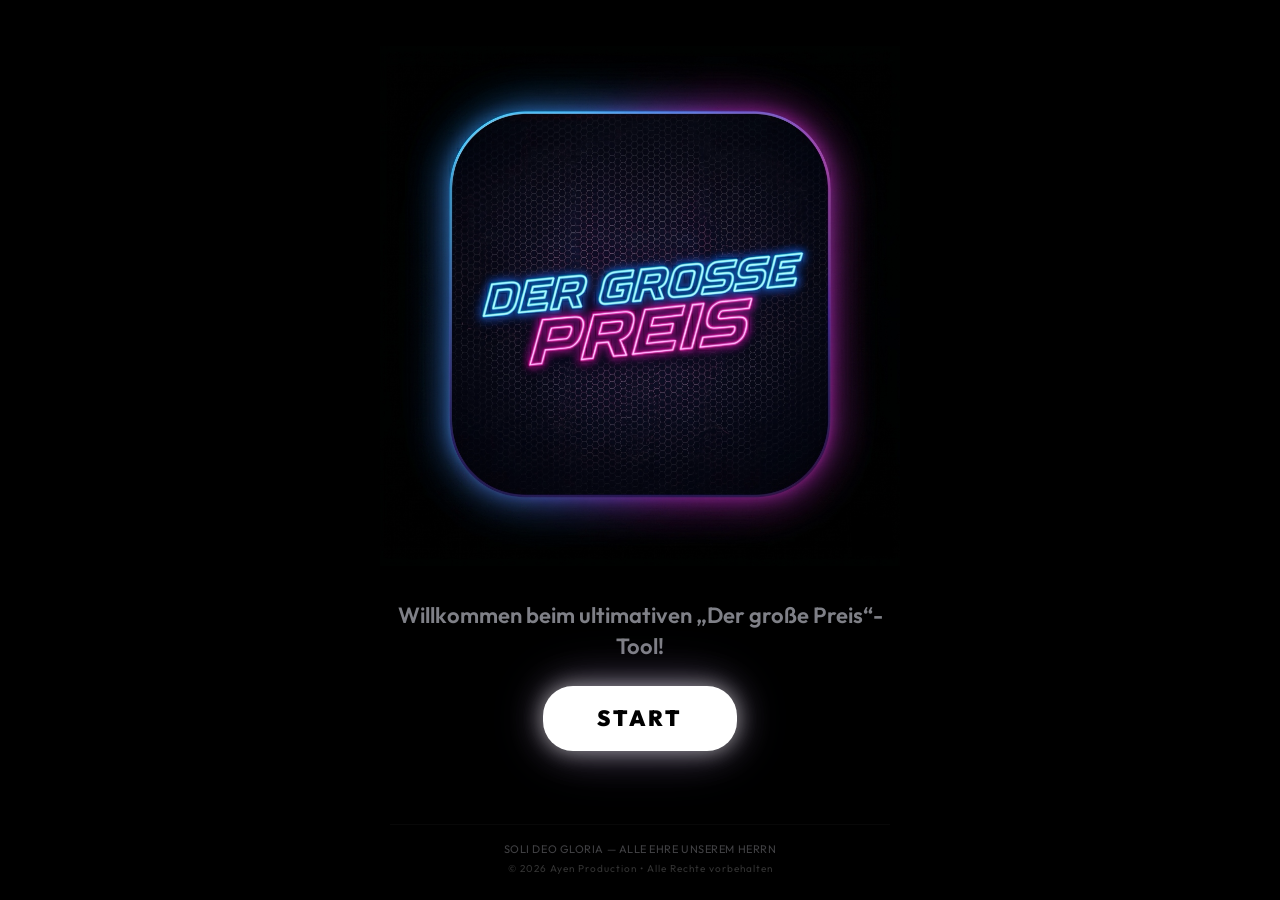
==== commit daf0992b: "Startseite" ====
--- a/index.html
+++ b/index.html
@@ -6,424 +6,210 @@
   <meta name="apple-mobile-web-app-capable" content="yes" />
   <meta name="apple-mobile-web-app-status-bar-style" content="black-translucent" />
   <meta name="theme-color" content="#0a0e1a" />
-  <title>Großer Preis – Konfiguration</title>
-  <meta name="description" content="Konfiguriere dein Großer-Preis-Quizspiel: Teams, Kategorien, Fragen und Import." />
+  <title>Großer Preis – Willkommen</title>
+  <meta name="description" content="Willkommen beim ultimativen „Der große Preis“-Tool! Klicke auf das Logo, um das Quiz zu starten." />
   <link rel="icon" type="image/png" href="GrosserPreis.png" />
   <link rel="apple-touch-icon" href="GrosserPreis.png" />
-  <link rel="stylesheet" href="css/style.css?v=1.5" />
-  <!-- FOUC-Schutz -->
-  <script>
-    try {
-      const cfg = JSON.parse(localStorage.getItem('gp_config') || '{}');
-    } catch(e) {}
-  </script>
+  <link rel="stylesheet" href="css/style.css?v=1.6" />
+  <style>
+    body {
+      background: #000000;
+      display: flex;
+      flex-direction: column;
+      justify-content: space-between;
+      align-items: center;
+      min-height: 100vh;
+      overflow: hidden;
+      padding: 40px 20px 24px;
+    }
+
+    .landing-container {
+      flex: 1;
+      display: flex;
+      flex-direction: column;
+      align-items: center;
+      justify-content: center;
+      max-width: 600px;
+      width: 100%;
+      text-align: center;
+    }
+
+    .game-logo-wrap {
+      position: relative;
+      margin-bottom: 16px;
+    }
+
+    .game-logo {
+      max-width: 520px;
+      width: 90vw;
+      height: auto;
+      aspect-ratio: 1;
+      object-fit: contain;
+    }
+
+    .landing-subtitle {
+      font-size: clamp(16px, 2.5vw, 22px);
+      font-weight: 600;
+      color: var(--text-dim);
+      text-shadow: 0 2px 10px rgba(0, 0, 0, 0.8);
+      margin-top: 12px;
+      margin-bottom: 24px;
+      line-height: 1.4;
+      max-width: 520px;
+    }
+
+    /* Der strahlende weiße Startknopf */
+    .btn-start-landing {
+      font-size: 22px;
+      font-weight: 900;
+      padding: 16px 54px;
+      border-radius: 30px;
+      text-transform: uppercase;
+      letter-spacing: 0.12em;
+      background: #ffffff;
+      color: #000000;
+      border: none;
+      display: inline-block;
+      text-decoration: none;
+      position: relative;
+      overflow: hidden;
+      cursor: pointer;
+      box-shadow: 
+        0 0 20px rgba(255, 255, 255, 0.5),
+        0 0 40px rgba(255, 255, 255, 0.25),
+        0 0 60px rgba(0, 162, 255, 0.15),
+        0 0 60px rgba(255, 0, 128, 0.15);
+      transition: all 0.4s cubic-bezier(0.165, 0.84, 0.44, 1);
+    }
+
+    /* Schein-Effekt über den Button streichend */
+    .btn-start-landing::before {
+      content: '';
+      position: absolute;
+      top: 0;
+      left: -150%;
+      width: 100%;
+      height: 100%;
+      background: linear-gradient(
+        90deg,
+        transparent,
+        rgba(255, 255, 255, 0.6),
+        transparent
+      );
+      transform: skewX(-25deg);
+      transition: none;
+    }
+
+    .btn-start-landing:hover {
+      transform: translateY(-4px) scale(1.05);
+      letter-spacing: 0.14em;
+      box-shadow: 
+        0 0 35px rgba(255, 255, 255, 0.9),
+        0 0 55px rgba(255, 255, 255, 0.5),
+        0 0 80px rgba(0, 162, 255, 0.35),
+        0 0 80px rgba(255, 0, 128, 0.35);
+    }
+
+    .btn-start-landing:hover::before {
+      left: 150%;
+      transition: all 0.8s ease-in-out;
+    }
+
+    .btn-start-landing:active {
+      transform: translateY(-1px) scale(0.98);
+      box-shadow: 
+        0 0 15px rgba(255, 255, 255, 0.9),
+        0 0 25px rgba(255, 255, 255, 0.6),
+        0 0 45px rgba(0, 162, 255, 0.4),
+        0 0 45px rgba(255, 0, 128, 0.4);
+      transition: all 0.1s ease;
+    }
+
+    .btn-secondary-landing {
+      display: inline-block;
+      margin-top: 18px;
+      font-size: 13px;
+      font-weight: 600;
+      color: rgba(255, 255, 255, 0.4);
+      text-decoration: none;
+      letter-spacing: 0.08em;
+      transition: all 0.3s ease;
+    }
+
+    .btn-secondary-landing:hover {
+      color: #ffffff;
+      text-shadow: 0 0 10px rgba(255, 255, 255, 0.5);
+    }
+
+    .footer {
+      text-align: center;
+      margin-top: 60px;
+      padding-top: 16px;
+      border-top: 1px solid rgba(255, 255, 255, 0.03);
+      width: 100%;
+      max-width: 500px;
+    }
+
+    .footer-dedication {
+      font-family: 'Outfit', sans-serif;
+      font-size: 11px;
+      color: var(--text-muted);
+      letter-spacing: 0.05em;
+      margin-bottom: 4px;
+      text-transform: uppercase;
+    }
+
+    .footer-production {
+      font-size: 10px;
+      letter-spacing: 0.1em;
+      color: rgba(255, 255, 255, 0.2);
+    }
+
+    @keyframes float-logo {
+      0%, 100% { transform: translateY(0px); }
+      50% { transform: translateY(-10px); }
+    }
+  </style>
 </head>
 <body>
-<div id="app" style="height:100dvh;display:flex;flex-direction:column;overflow:hidden;">
-
-  <!-- ══ HEADER ══ -->
-  <header style="display:flex;align-items:center;justify-content:space-between;padding:14px 20px;border-bottom:1px solid var(--border);background:rgba(0,0,0,0.4);backdrop-filter:blur(20px);flex-shrink:0;">
-    <div style="display:flex;align-items:center;gap:12px;">
-      <span style="font-size:28px;">🏆</span>
-      <div>
-        <div style="font-size:20px;font-weight:900;color:var(--gold);letter-spacing:0.04em;" id="headerTitle">Großer Preis</div>
-        <div style="font-size:11px;color:var(--text-muted);font-weight:600;">Konfiguration</div>
-      </div>
+
+  <div class="landing-container">
+    <div class="game-logo-wrap">
+      <img src="grosser_preis_front.jpg" alt="Großer Preis Logo" class="game-logo" />
     </div>
-    <div style="display:flex;align-items:center;gap:10px;">
-      <button class="btn btn-danger btn-sm" id="btnResetAll" title="Alles zurücksetzen">🗑 Reset</button>
-      <button class="btn btn-primary btn-start" id="btnStart">▶ SPIEL STARTEN</button>
-      <button class="btn btn-icon btn-sm" id="btnFullscreen" title="Vollbildmodus" style="width:36px;height:36px;font-size:18px;background:rgba(255,255,255,0.06);border-color:rgba(255,255,255,0.12);display:flex;align-items:center;justify-content:center;margin-right:4px;">⛶</button>
-      <button class="hamburger" id="hamburgerBtn" title="Einstellungen" aria-label="Einstellungen öffnen">
-        <span></span><span></span><span></span>
-      </button>
+
+    <div class="landing-subtitle">
+      Willkommen beim ultimativen „Der große Preis“-Tool!
     </div>
-  </header>
-
-  <!-- ══ TABS ══ -->
-  <div style="padding:12px 20px 0;flex-shrink:0;">
-    <div class="tabs" role="tablist">
-      <button class="tab active" data-tab="questions" role="tab">❓ Kategorien & Fragen</button>
-      <button class="tab" data-tab="teams" role="tab">👥 Teams</button>
-      <button class="tab" data-tab="settings" role="tab">⚙️ Einstellungen</button>
-      <button class="tab" data-tab="import" role="tab">📁 Import / Export</button>
+
+    <div id="landingActions">
+      <!-- Der Startknopf wird dynamisch per JavaScript eingefügt -->
     </div>
   </div>
 
-  <!-- ══ TAB-INHALTE ══ -->
-  <div style="flex:1;overflow-y:auto;padding:16px 20px 24px;">
-
-    <!-- ─── TAB: EINSTELLUNGEN ─── -->
-    <div class="tab-pane" id="tab-settings">
-      <div class="glass" style="padding:24px;max-width:680px;">
-        <div class="section-title">Spieleinstellungen</div>
-        <div style="display:flex;flex-direction:column;gap:18px;">
-
-          <div class="form-group">
-            <label class="form-label" for="inputGameName">Spielname</label>
-            <input type="text" id="inputGameName" placeholder="z.B. Firmen-Quiz 2025" />
-          </div>
-
-          <div class="form-group">
-            <label class="form-label" for="inputPointSteps">Punkteschritte </label>
-            <input type="text" id="inputPointSteps" placeholder="z.B. 100,80,60,40,20" />
-          </div>
-
-          <div class="form-group">
-            <label class="form-label" for="inputTimer">Timer pro Frage</label>
-            <select id="inputTimer" style="max-width:200px;">
-              <option value="0">Kein Timer</option>
-              <option value="5">5 Sekunden</option>
-              <option value="10">10 Sekunden</option>
-              <option value="15">15 Sekunden</option>
-              <option value="20">20 Sekunden</option>
-              <option value="25">25 Sekunden</option>
-              <option value="30">30 Sekunden</option>
-              <option value="35">35 Sekunden</option>
-              <option value="40">40 Sekunden</option>
-              <option value="45">45 Sekunden</option>
-              <option value="50">50 Sekunden</option>
-              <option value="55">55 Sekunden</option>
-              <option value="60">60 Sekunden</option>
-              <option value="75">75 Sekunden</option>
-              <option value="90">90 Sekunden</option>
-              <option value="105">105 Sekunden</option>
-              <option value="120">120 Sekunden</option>
-            </select>
-          </div>
-
-          <div class="divider"></div>
-
-          <label class="toggle-wrap">
-            <div class="toggle"><input type="checkbox" id="chkNegative" /><span class="toggle-slider"></span></div>
-            <label for="chkNegative">Minuspunkte erlaubt (bei falscher Antwort)</label>
-          </label>
-
-          <div class="mt-8">
-            <button class="btn btn-primary" id="btnSaveSettings" style="animation:none;">💾 Einstellungen speichern</button>
-            <span id="saveSettingsHint" class="text-xs text-green mt-8" style="display:none;margin-left:10px;">✓ Gespeichert</span>
-          </div>
-        </div>
-      </div>
-    </div><!-- /tab-settings -->
-
-    <!-- ─── TAB: TEAMS ─── -->
-    <div class="tab-pane" id="tab-teams">
-      <div class="glass" style="padding:24px;max-width:680px;">
-        <div class="section-title">Teams konfigurieren</div>
-        <div id="teamList" style="display:flex;flex-direction:column;gap:10px;margin-bottom:16px;"></div>
-        <button class="btn btn-green" id="btnAddTeam">+ Team hinzufügen</button>
-        <div class="text-xs text-muted mt-12">
-          Das <strong style="color:var(--gold);">markierte Team</strong> (🚀) startet das Spiel.
-        </div>
-      </div>
-    </div><!-- /tab-teams -->
-
-    <!-- ─── TAB: KATEGORIEN & FRAGEN ─── -->
-    <div class="tab-pane active" id="tab-questions">
-      <div style="margin-bottom:16px;display:flex;align-items:center;justify-content:space-between;flex-wrap:wrap;gap:10px;">
-        <div class="section-title" style="margin-bottom:0;">Kategorien &amp; Fragen <span class="text-muted text-sm" id="catCountLabel"></span></div>
-        <div style="display:flex;gap:8px;flex-wrap:wrap;">
-          <button class="btn btn-sm" id="btnResetQuestions">🗑 Fragen zurücksetzen</button>
-        </div>
-      </div>
-
-      <div class="text-xs text-muted mb-12">
-        Klicke auf eine <strong style="color:var(--text);">Kategorie-Überschrift</strong> zum Umbenennen oder Löschen · Klicke auf eine <strong style="color:var(--text);">Zelle</strong> zum Bearbeiten der Frage
-      </div>
-
-      <div class="q-grid-wrapper">
-        <div class="q-grid" id="questionGrid"></div>
-      </div>
-    </div><!-- /tab-questions -->
-
-    <!-- ─── TAB: IMPORT / EXPORT ─── -->
-    <div class="tab-pane" id="tab-import">
-      <div style="display:grid;grid-template-columns:repeat(auto-fit,minmax(280px,1fr));gap:16px;max-width:960px;">
-
-        <!-- Excel Import -->
-        <div class="glass" style="padding:16px;display:flex;flex-direction:column;justify-content:space-between;">
-          <div style="margin-bottom:12px;">
-            <div class="section-title" style="font-size:16px;margin-bottom:8px;">📊 Excel Import</div>
-            <p class="text-xs text-dim mb-8">
-              Excel-Muster Download:<br>
-              <a href="GroßerPreis_blanko.xlsx" download style="color:var(--gold);text-decoration:underline;display:inline-block;margin-top:6px;font-weight:700;">📄 GroßerPreis_blanko.xlsx herunterladen</a>
-            </p>
-          </div>
-          <div class="drop-zone" id="excelDropZone" style="padding:12px;min-height:90px;margin-top:auto;">
-            <div class="drop-zone-icon" style="font-size:24px;margin-bottom:4px;">📊</div>
-            <div class="drop-zone-text" style="font-size:13px;font-weight:700;">Excel ablegen</div>
-            <div class="drop-zone-sub" style="font-size:10px;">oder klicken zum Auswählen</div>
-            <input type="file" id="excelFileInput" accept=".xlsx,.xlsm,.xls,.csv" style="display:none;" />
-          </div>
-          <div id="excelPreview" class="mt-8" style="display:none;"></div>
-        </div>
-
-        <!-- Excel Export -->
-        <div class="glass" style="padding:16px;display:flex;flex-direction:column;justify-content:space-between;">
-          <div style="margin-bottom:12px;">
-            <div class="section-title" style="font-size:16px;margin-bottom:8px;">📤 Excel Export</div>
-            <p class="text-xs text-dim mb-8">
-              Exportiere deine aktuellen Fragen und Antworten direkt in eine strukturierte <strong style="color:var(--text);">.xlsx</strong> Datei.<br>
-              Diese Datei kann später wieder importiert, angepasst oder als Backup gesichert werden.
-            </p>
-          </div>
-          <div class="drop-zone" id="btnExportExcel" style="padding:12px;min-height:90px;margin-top:auto;">
-            <div class="drop-zone-icon" style="font-size:24px;margin-bottom:4px;">📥</div>
-            <div class="drop-zone-text" style="font-size:13px;font-weight:700;">Excel exportieren</div>
-            <div class="drop-zone-sub" style="font-size:10px;">Herunterladen (.xlsx)</div>
-          </div>
-        </div>
-
-        <!-- Bild-Download -->
-        <div class="glass" style="padding:16px;display:flex;flex-direction:column;justify-content:space-between;">
-          <div style="margin-bottom:12px;">
-            <div class="section-title" style="font-size:16px;margin-bottom:8px;">🖼 Übersicht herunterladen</div>
-            <p class="text-xs text-dim mb-8">
-              Lade alle Fragen &amp; Antworten als Bild herunter (z.B. Spickzettel für MA).<br>
-              Es wird eine Übersichtskarte im PNG-Format generiert.
-            </p>
-          </div>
-          <div class="drop-zone" id="btnDownloadImage" style="padding:12px;min-height:90px;margin-top:auto;">
-            <div class="drop-zone-icon" style="font-size:24px;margin-bottom:4px;">🖼</div>
-            <div class="drop-zone-text" style="font-size:13px;font-weight:700;">Bild speichern</div>
-            <div class="drop-zone-sub" style="font-size:10px;">Herunterladen (.png)</div>
-          </div>
-        </div>
-
-      </div>
-    </div><!-- /tab-import -->
-
-  </div><!-- /tab content area -->
-</div><!-- /app -->
-
-<!-- ══ SIDE-PANEL (Hamburger-Menü) ══ -->
-<div class="side-overlay" id="sideOverlay"></div>
-<div class="side-panel" id="sidePanel">
-  <div class="side-panel-header">
-    <span class="side-panel-title">⚙️ Schnell-Einstellungen</span>
-    <button class="btn btn-icon btn-sm" id="closeSidePanel" title="Schließen">✕</button>
+  <div class="footer">
+    <div class="footer-dedication">Soli Deo Gloria — Alle Ehre unserem Herrn</div>
+    <div class="footer-production">© 2026 Ayen Production • Alle Rechte vorbehalten</div>
   </div>
 
-  <div style="display:flex;flex-direction:column;gap:18px;">
-    <div class="form-group">
-      <label class="form-label">Minuspunkte</label>
-      <label class="toggle-wrap">
-        <div class="toggle"><input type="checkbox" id="sp_chkNegative" /><span class="toggle-slider"></span></div>
-        <label for="sp_chkNegative">Erlaubt</label>
-      </label>
-    </div>
-    <div class="divider"></div>
-    <button class="btn btn-primary btn-start" id="sp_btnStart" style="width:100%;animation:none;">▶ SPIEL STARTEN</button>
-    <button class="btn btn-danger" id="sp_btnReset" style="width:100%;">🗑 Alles zurücksetzen</button>
-  </div>
-</div>
-
-<!-- ══ MODAL: FRAGE BEARBEITEN ══ -->
-<div class="modal-overlay" id="questionModal" role="dialog" aria-modal="true" aria-labelledby="qModalTitle">
-  <div class="modal" style="width:min(760px,96vw);">
-    <div class="modal-header">
-      <span class="modal-title" id="qModalTitle">Frage bearbeiten</span>
-      <div style="display:flex;gap:8px;align-items:center;">
-        <!-- Fragetyp-Auswahl -->
-        <div style="display:flex;align-items:center;gap:8px;">
-          <label style="font-size:11px;font-weight:700;color:var(--text-dim);text-transform:uppercase;letter-spacing:0.09em;white-space:nowrap;">Typ:</label>
-          <select id="qModalType" style="width:auto;font-size:13px;padding:5px 8px;">
-            <option value="normal">❓ Normal</option>
-            <option value="joker">⭐ Joker</option>
-            <option value="multiple_choice">🔘 Multiple Choice</option>
-            <option value="estimate">🎯 Schätzfrage</option>
-            <option value="list">📋 Liste</option>
-          </select>
-        </div>
-        <button class="btn btn-icon btn-sm" id="closeQModal" title="Schließen">✕</button>
-      </div>
-    </div>
-
-    <!-- Joker-Info (keine Tabs nötig) -->
-    <div id="qJokerInfo" style="display:none;
-      background:rgba(245,200,66,0.08);border:1px solid var(--gold-dim);
-      border-radius:var(--radius);padding:20px;text-align:center;margin-bottom:16px;">
-      <div style="font-size:32px;margin-bottom:10px;">⭐</div>
-      <div style="font-size:16px;font-weight:700;color:var(--gold);margin-bottom:6px;">Joker-Feld</div>
-      <div style="font-size:13px;color:var(--text-dim);line-height:1.5;">
-        Bei einem Joker wird <strong style="color:var(--text);">keine Frage und keine Antwort</strong> angezeigt.<br>
-        Stattdessen können Punkte direkt an eine oder mehrere Gruppen vergeben werden.
-      </div>
-    </div>
-
-    <!-- Tabs (nicht bei Joker) -->
-    <div class="modal-tabs" id="qModalTabs">
-      <button class="modal-tab active" data-qtab="question">❓ Frage</button>
-      <button class="modal-tab" data-qtab="answer" id="qTabAnswerBtn">✅ Antwort / Lösung</button>
-    </div>
-
-    <!-- ── FRAGE-TAB ── -->
-    <div id="qtab-question" style="display:flex;flex-direction:column;gap:14px;">
-      <div class="form-group">
-        <label class="form-label">Fragetext</label>
-        <textarea id="qTextQuestion" placeholder="Frage eingeben…" style="min-height:90px;"></textarea>
-      </div>
-      <div id="qCustomTimerContainer" style="display:flex;align-items:center;gap:12px;flex-wrap:wrap;margin:4px 0;">
-        <label class="toggle-wrap" style="margin:0;display:flex;align-items:center;gap:8px;">
-          <div class="toggle">
-            <input type="checkbox" id="chkCustomTimer" />
-            <span class="toggle-slider"></span>
-          </div>
-          <span style="font-size:13px;font-weight:700;color:var(--text);">⏱️ Timer anpassen</span>
-        </label>
-        
-        <div id="qTimerSettingsSection" style="display:none;align-items:center;gap:8px;">
-          <span style="font-size:12px;color:var(--text-dim);">Zeit:</span>
-          <select id="qTimerSeconds" style="font-size:13px;padding:4px 6px;">
-            <option value="0">Kein Timer</option>
-            <option value="5">5s</option>
-            <option value="10">10s</option>
-            <option value="15">15s</option>
-            <option value="20">20s</option>
-            <option value="25">25s</option>
-            <option value="30">30s</option>
-            <option value="35">35s</option>
-            <option value="40">40s</option>
-            <option value="45">45s</option>
-            <option value="50">50s</option>
-            <option value="55">55s</option>
-            <option value="60">60s</option>
-            <option value="75">75s</option>
-            <option value="90">90s</option>
-            <option value="105">105s</option>
-            <option value="120">120s</option>
-          </select>
-        </div>
-      </div>
-
-      <div id="qMediaQuestionSection" style="display:none;flex-direction:column;gap:14px;margin-top:14px;">
-        <div class="form-group">
-          <label class="form-label">Bilder (mehrere möglich)</label>
-          <div class="img-list" id="qImagesQuestion"></div>
-        </div>
-        <div class="form-group">
-          <label class="form-label">Video (YouTube-Link oder direkte URL)</label>
-          <input type="url" id="qVideoQuestion" placeholder="https://www.youtube.com/watch?v=..." />
-        </div>
-      </div>
-
-      <!-- MC-Optionen im Frage-Tab -->
-      <div id="qtab-mc-section" style="display:none;">
-        <div class="divider" style="margin:8px 0;"></div>
-        <div style="display:flex;align-items:center;justify-content:space-between;margin-bottom:8px;">
-          <div class="form-label">🔘 Antwortoptionen <span class="text-xs text-muted" style="text-transform:none;">(✓ = korrekte Antwort)</span></div>
-          <button class="btn btn-xs btn-green" id="qMcAddOption">+ Option</button>
-        </div>
-        <div id="qMcOptions" style="display:flex;flex-direction:column;gap:8px;"></div>
-      </div>
-    </div>
-
-    <!-- ── ANTWORT-TAB ── -->
-    <div id="qtab-answer" style="display:none;flex-direction:column;gap:14px;">
-
-      <!-- Normal / Standard Antwort -->
-      <div id="qAnswerStandard">
-        <div class="form-group">
-          <label class="form-label">Antworttext</label>
-          <textarea id="qTextAnswer" placeholder="Antwort eingeben…" style="min-height:90px;"></textarea>
-        </div>
-        <div id="qMediaAnswerSection" style="display:none;flex-direction:column;gap:14px;margin-top:14px;">
-          <div class="form-group">
-            <label class="form-label">Bilder (mehrere möglich)</label>
-            <div class="img-list" id="qImagesAnswer"></div>
-          </div>
-          <div class="form-group">
-            <label class="form-label">Video (YouTube-Link oder direkte URL)</label>
-            <input type="url" id="qVideoAnswer" placeholder="https://www.youtube.com/watch?v=..." />
-          </div>
-        </div>
-      </div>
-
-      <!-- Schätzfrage: Zielwert -->
-      <div id="qtab-estimate-section" style="display:none;">
-        <div class="divider" style="margin:4px 0 12px;"></div>
-        <div class="form-group">
-          <label class="form-label">🎯 Korrekter Schätzwert (Zahl)</label>
-          <input type="number" id="qEstimateTarget" placeholder="z.B. 1969 (Mondlandung)" style="max-width:220px;" />
-          <div class="text-xs text-muted mt-6">Die Gruppe mit der nächsten Schätzung gewinnt die Punkte automatisch.</div>
-        </div>
-      </div>
-
-      <!-- Liste: Unterpunkte -->
-      <div id="qtab-list-section" style="display:none;">
-        <div class="divider" style="margin:4px 0 12px;"></div>
-        <div style="display:flex;align-items:center;justify-content:space-between;margin-bottom:8px;">
-          <div class="form-label">📋 Listenpunkte/ Aufzählung <span class="text-xs text-muted" style="text-transform:none;"></span></div>
-          <button class="btn btn-xs btn-green" id="qListAddItem">+ Punkt</button>
-        </div>
-        <div id="qListItems" style="display:flex;flex-direction:column;gap:8px;"></div>
-      </div>
-    </div>
-
-    <div style="display:flex;gap:10px;justify-content:space-between;align-items:center;margin-top:20px;border-top:1px solid var(--border);padding-top:20px;">
-      <!-- Toggle Schalter für Medien -->
-      <label class="toggle-wrap" id="qMediaToggleWrap" style="margin:0;display:flex;align-items:center;gap:8px;">
-        <div class="toggle">
-          <input type="checkbox" id="chkAddMedia" />
-          <span class="toggle-slider"></span>
-        </div>
-        <span style="font-size:13px;font-weight:700;color:var(--text);">🖼️ Medien hinzufügen</span>
-      </label>
-
-      <div style="display:flex;gap:10px;justify-content:flex-end;">
-        <button class="btn" id="cancelQModal">Abbrechen</button>
-        <button class="btn btn-primary" id="saveQModal" style="animation:none;">💾 Speichern</button>
-      </div>
-    </div>
-  </div>
-</div>
-
-<!-- ══ MODAL: KATEGORIENNAME BEARBEITEN ══ -->
-<div class="modal-overlay" id="catNameModal" role="dialog" aria-modal="true">
-  <div class="modal" style="width:min(440px,96vw);">
-    <div class="modal-header">
-      <span class="modal-title">Kategorie bearbeiten</span>
-      <button class="btn btn-icon btn-sm" id="closeCatModal">✕</button>
-    </div>
-    <div class="form-group mb-16">
-      <label class="form-label">Kategoriename</label>
-      <input type="text" id="catNameInput" placeholder="z.B. Sport, Kultur, Natur…" />
-    </div>
-    <div style="display:flex;gap:10px;justify-content:space-between;">
-      <button class="btn btn-danger btn-sm" id="deleteCatBtn">🗑 Kategorie löschen</button>
-      <div style="display:flex;gap:8px;">
-        <button class="btn" id="cancelCatModal">Abbrechen</button>
-        <button class="btn btn-primary" id="saveCatModal" style="animation:none;">💾 Speichern</button>
-      </div>
-    </div>
-  </div>
-</div>
-
-<!-- ══ BESTÄTIGUNGS-MODAL (Reset) ══ -->
-<div class="modal-overlay" id="confirmModal" role="dialog" aria-modal="true">
-  <div class="modal" style="width:min(420px,96vw);">
-    <div class="modal-header">
-      <span class="modal-title" id="confirmTitle">Bist du sicher?</span>
-    </div>
-    <p class="text-dim mb-20" id="confirmText"></p>
-    <div style="display:flex;gap:10px;justify-content:flex-end;">
-      <button class="btn" id="confirmCancel">Abbrechen</button>
-      <button class="btn btn-danger" id="confirmOk">Ja, löschen</button>
-    </div>
-  </div>
-</div>
-
-<!-- ══ TOAST ══ -->
-<div id="toast" style="
-  position:fixed;bottom:24px;left:50%;transform:translateX(-50%) translateY(60px);
-  background:#1e2a3a;border:1px solid var(--border);border-radius:var(--radius-sm);
-  padding:10px 20px;font-size:14px;font-weight:600;
-  opacity:0;transition:all 0.3s;pointer-events:none;z-index:2000;
-  white-space:nowrap;
-"></div>
-
-<script src="js/storage.js"></script>
-<script src="js/config.js"></script>
+  <script>
+    document.addEventListener('DOMContentLoaded', () => {
+      const hasGameState = !!localStorage.getItem('gp_gameState');
+      const actionsContainer = document.getElementById('landingActions');
+
+      if (hasGameState) {
+        actionsContainer.innerHTML = `
+          <a href="game.html" class="btn-start-landing">Spiel fortsetzen</a>
+          <br>
+          <a href="config.html" class="btn-secondary-landing">Neues Spiel / Konfiguration</a>
+        `;
+      } else {
+        actionsContainer.innerHTML = `
+          <a href="config.html" class="btn-start-landing">Start</a>
+        `;
+      }
+    });
+  </script>
+
 </body>
 </html>
--- a/css/style.css
+++ b/css/style.css
@@ -644,7 +644,7 @@
 .game-cat-header {
   display: flex; align-items: center; justify-content: center;
   border-radius: var(--radius);
-  font-weight: 800; text-align: center; padding: 10px 8px;
+  font-weight: 800; text-align: center; padding: 16px 12px;
   text-transform: uppercase; letter-spacing: 0.05em;
   font-size: clamp(12px, 1.5vw, 18px);
   line-height: 1.2;
@@ -661,7 +661,7 @@
   border: 2px solid transparent;
   overflow: hidden;
   text-shadow: 0 2px 8px rgba(0,0,0,0.5);
-  min-height: 60px;
+  min-height: 100px;
   outline: none;
 }
 .game-cell::after {
@@ -949,25 +949,43 @@
 }
 
 /* =============================================
-   TIMER-ALARM & ANIMATIONEN (Runde 5)
-   ============================================= */
-@keyframes pulse-red {
-  0% { background-color: #080c18; }
-  50% { background-color: #3b0808; }
-  100% { background-color: #080c18; }
+   TIMER-ALARM & ANIMATIONEN (Runde 5 & 7)
+   ============================================= */
+@keyframes alarm-strobe {
+  0% { background-color: #080c18; box-shadow: inset 0 0 50px rgba(0,0,0,0.8); }
+  50% { background-color: #0b2e14; box-shadow: inset 0 0 200px rgba(46,213,115,0.75); }
+  100% { background-color: #080c18; box-shadow: inset 0 0 50px rgba(0,0,0,0.8); }
 }
 
 .question-overlay.time-up {
-  animation: pulse-red 1s infinite;
-}
-
-@keyframes pulse-text-red {
-  0% { transform: scale(1); color: var(--red); }
-  50% { transform: scale(1.1); color: hsl(0, 100%, 70%); }
-  100% { transform: scale(1); color: var(--red); }
+  animation: alarm-strobe 0.5s infinite ease-in-out;
+}
+
+@keyframes timer-beat {
+  0% { transform: scale(1.15) rotate(-2deg); text-shadow: 0 0 45px var(--gold-glow); }
+  15% { transform: scale(1) rotate(0deg); }
+  100% { transform: scale(1); }
+}
+
+.timer-active {
+  animation: timer-beat 1s infinite cubic-bezier(0.25, 0.8, 0.25, 1);
+}
+
+@keyframes shake-and-pulse {
+  0% { transform: scale(1) translate(0, 0) rotate(0deg); color: var(--green); }
+  10% { transform: scale(1.1) translate(-6px, 3px) rotate(-1.5deg); color: #2ed573; text-shadow: 0 0 60px rgba(46,213,115,1); }
+  20% { transform: scale(1.1) translate(6px, -3px) rotate(1.5deg); }
+  30% { transform: scale(1.1) translate(-6px, -3px) rotate(-1deg); }
+  40% { transform: scale(1.1) translate(6px, 3px) rotate(1deg); }
+  50% { transform: scale(1.1) translate(-3px, 3px) rotate(0deg); color: #7bed9f; }
+  60% { transform: scale(1.1) translate(3px, -3px) rotate(-1.5deg); }
+  70% { transform: scale(1.1) translate(-3px, -2px) rotate(1deg); }
+  80% { transform: scale(1.1) translate(3px, 2px) rotate(0deg); }
+  90% { transform: scale(1.1) translate(-3px, -3px) rotate(-1deg); }
+  100% { transform: scale(1) translate(0, 0) rotate(0deg); color: var(--green); }
 }
 
 .timer-clock-expired {
-  animation: pulse-text-red 1s infinite;
-  text-shadow: 0 0 15px rgba(255, 0, 0, 0.6) !important;
-}
+  animation: shake-and-pulse 0.4s infinite linear;
+  text-shadow: 0 0 50px rgba(46, 213, 115, 0.9) !important;
+}
